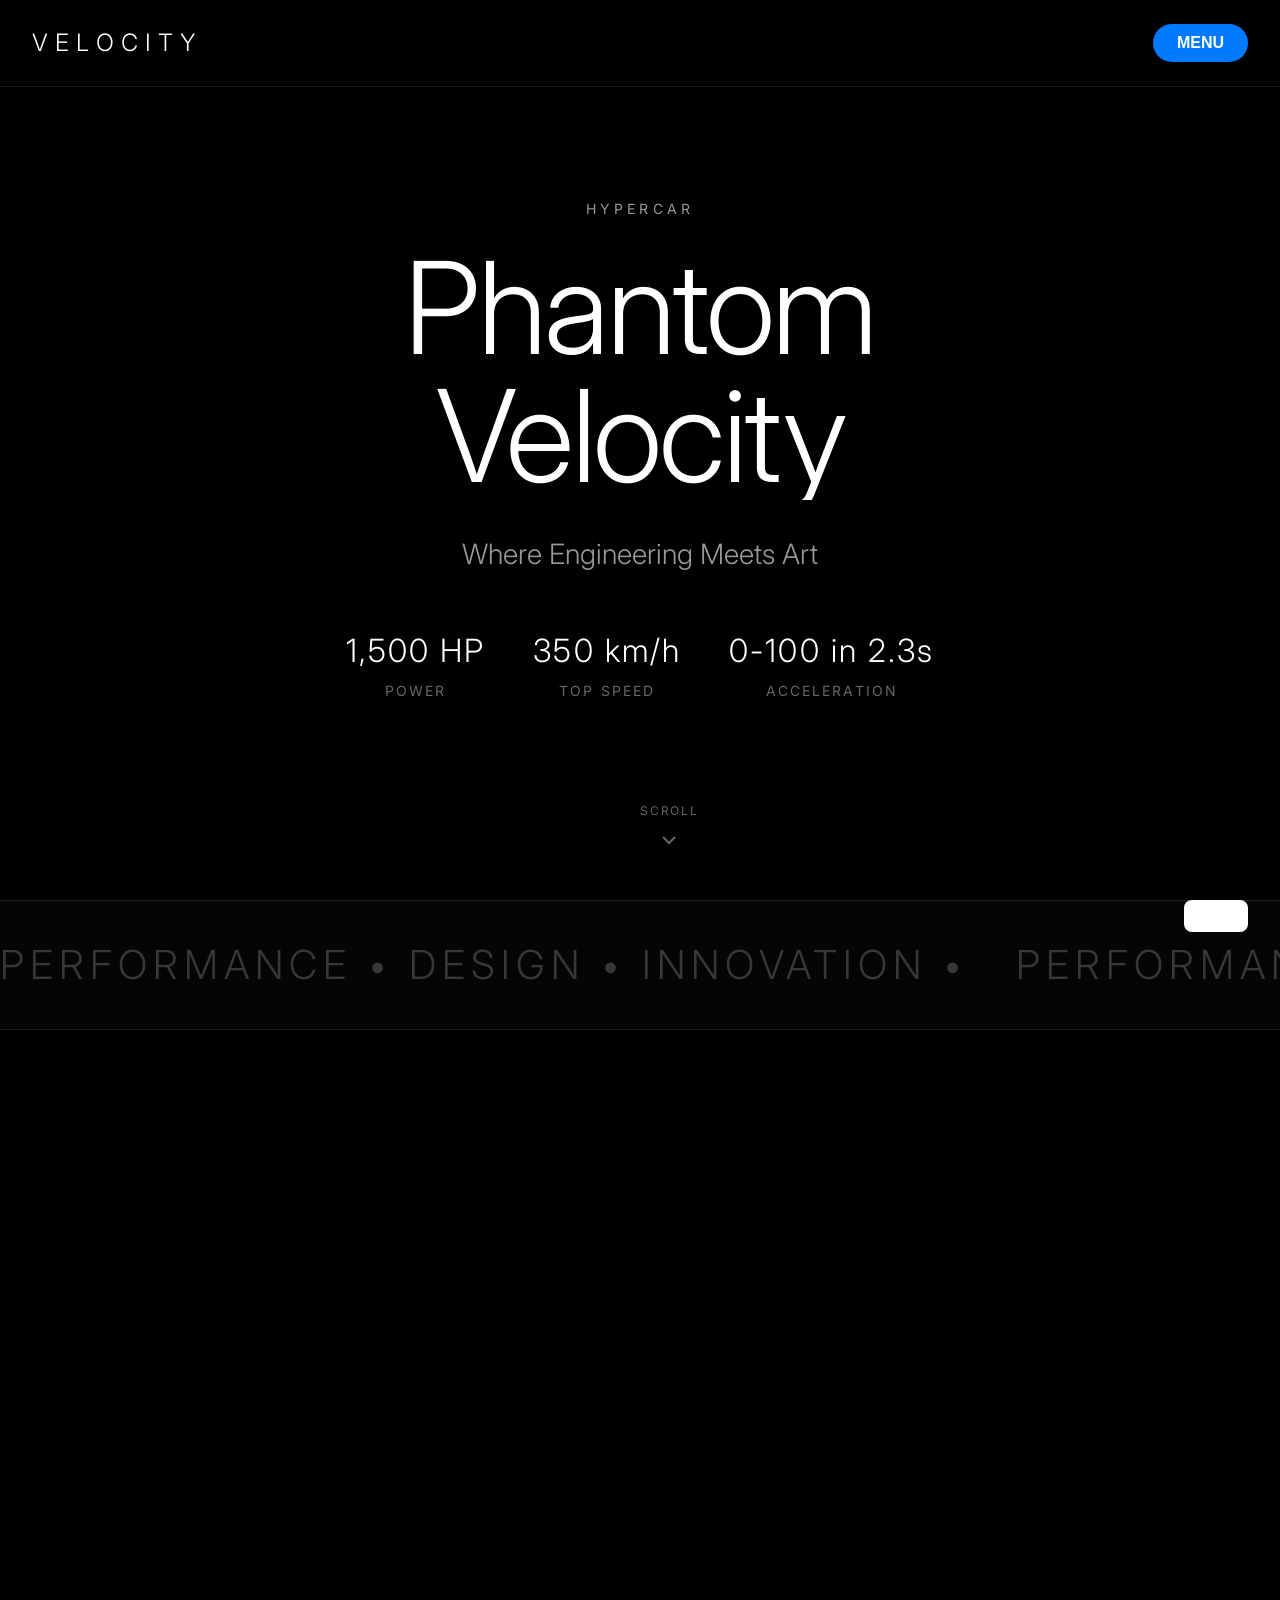
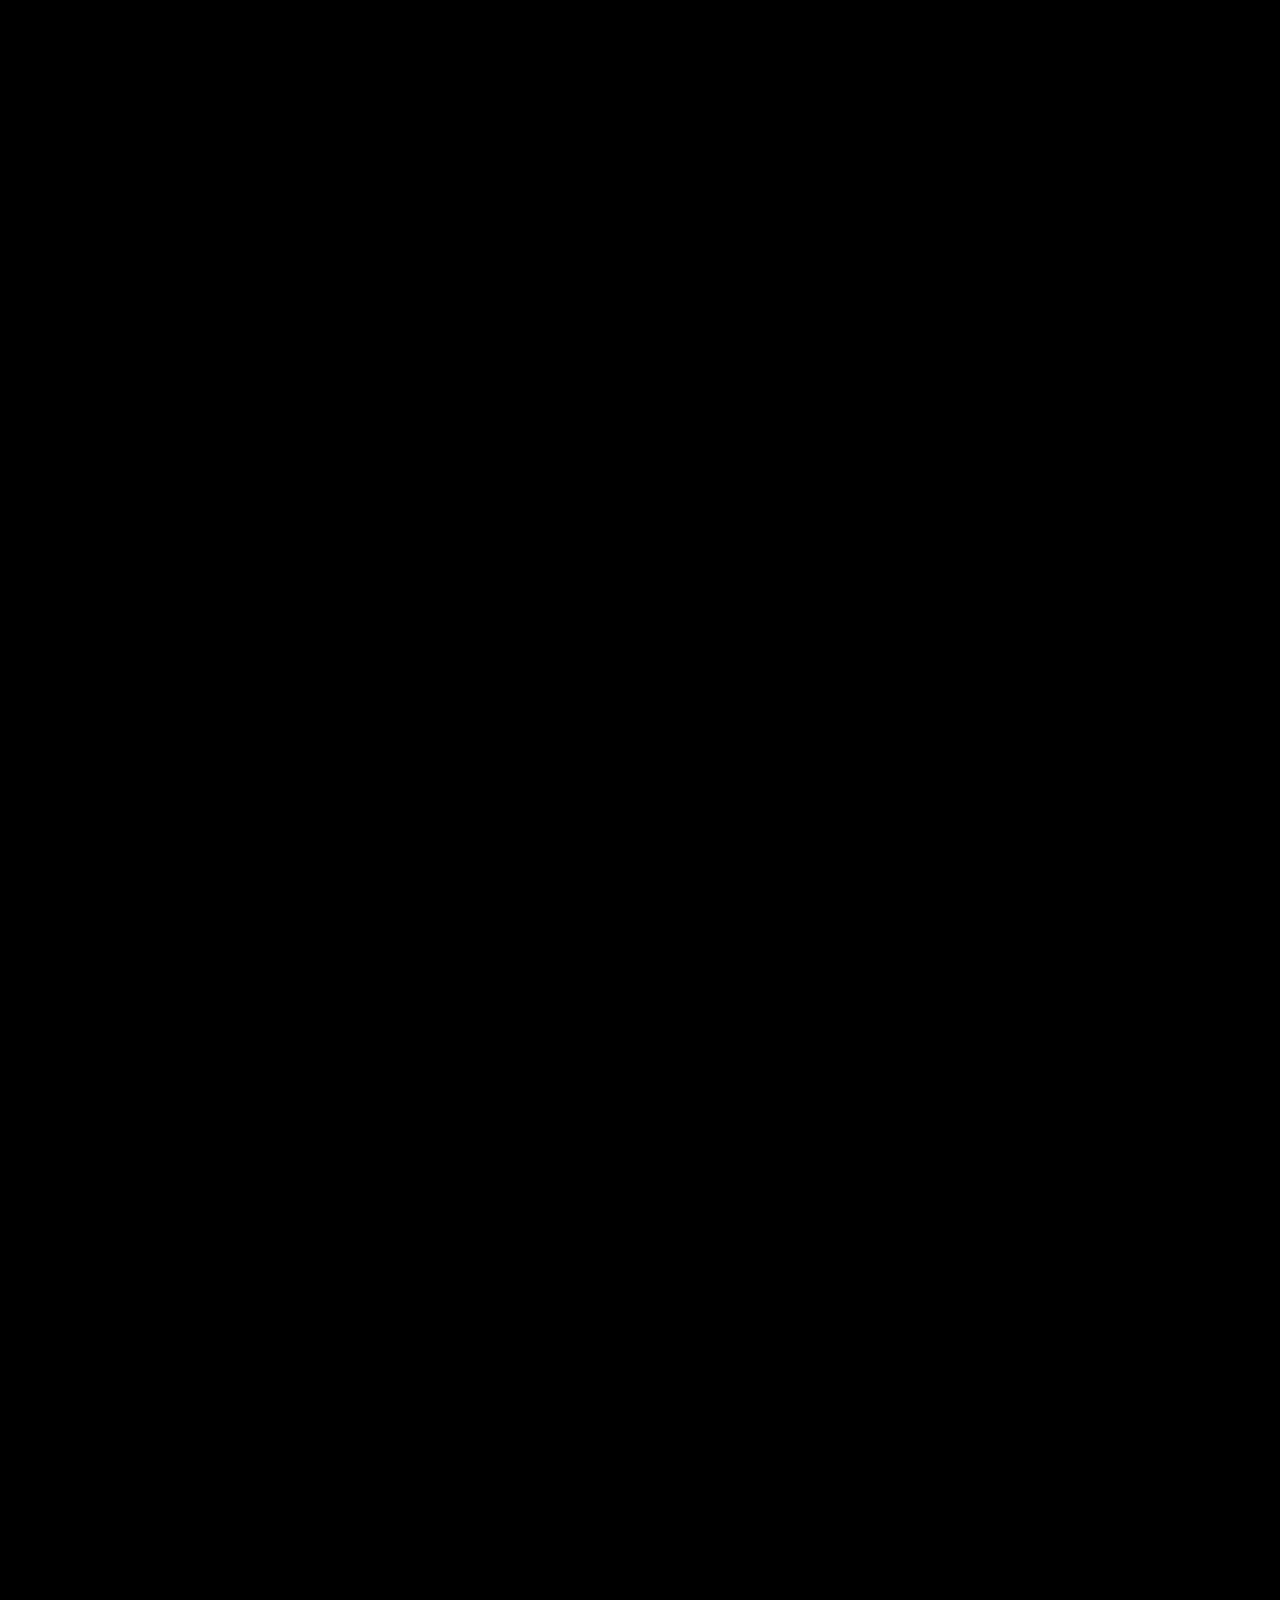
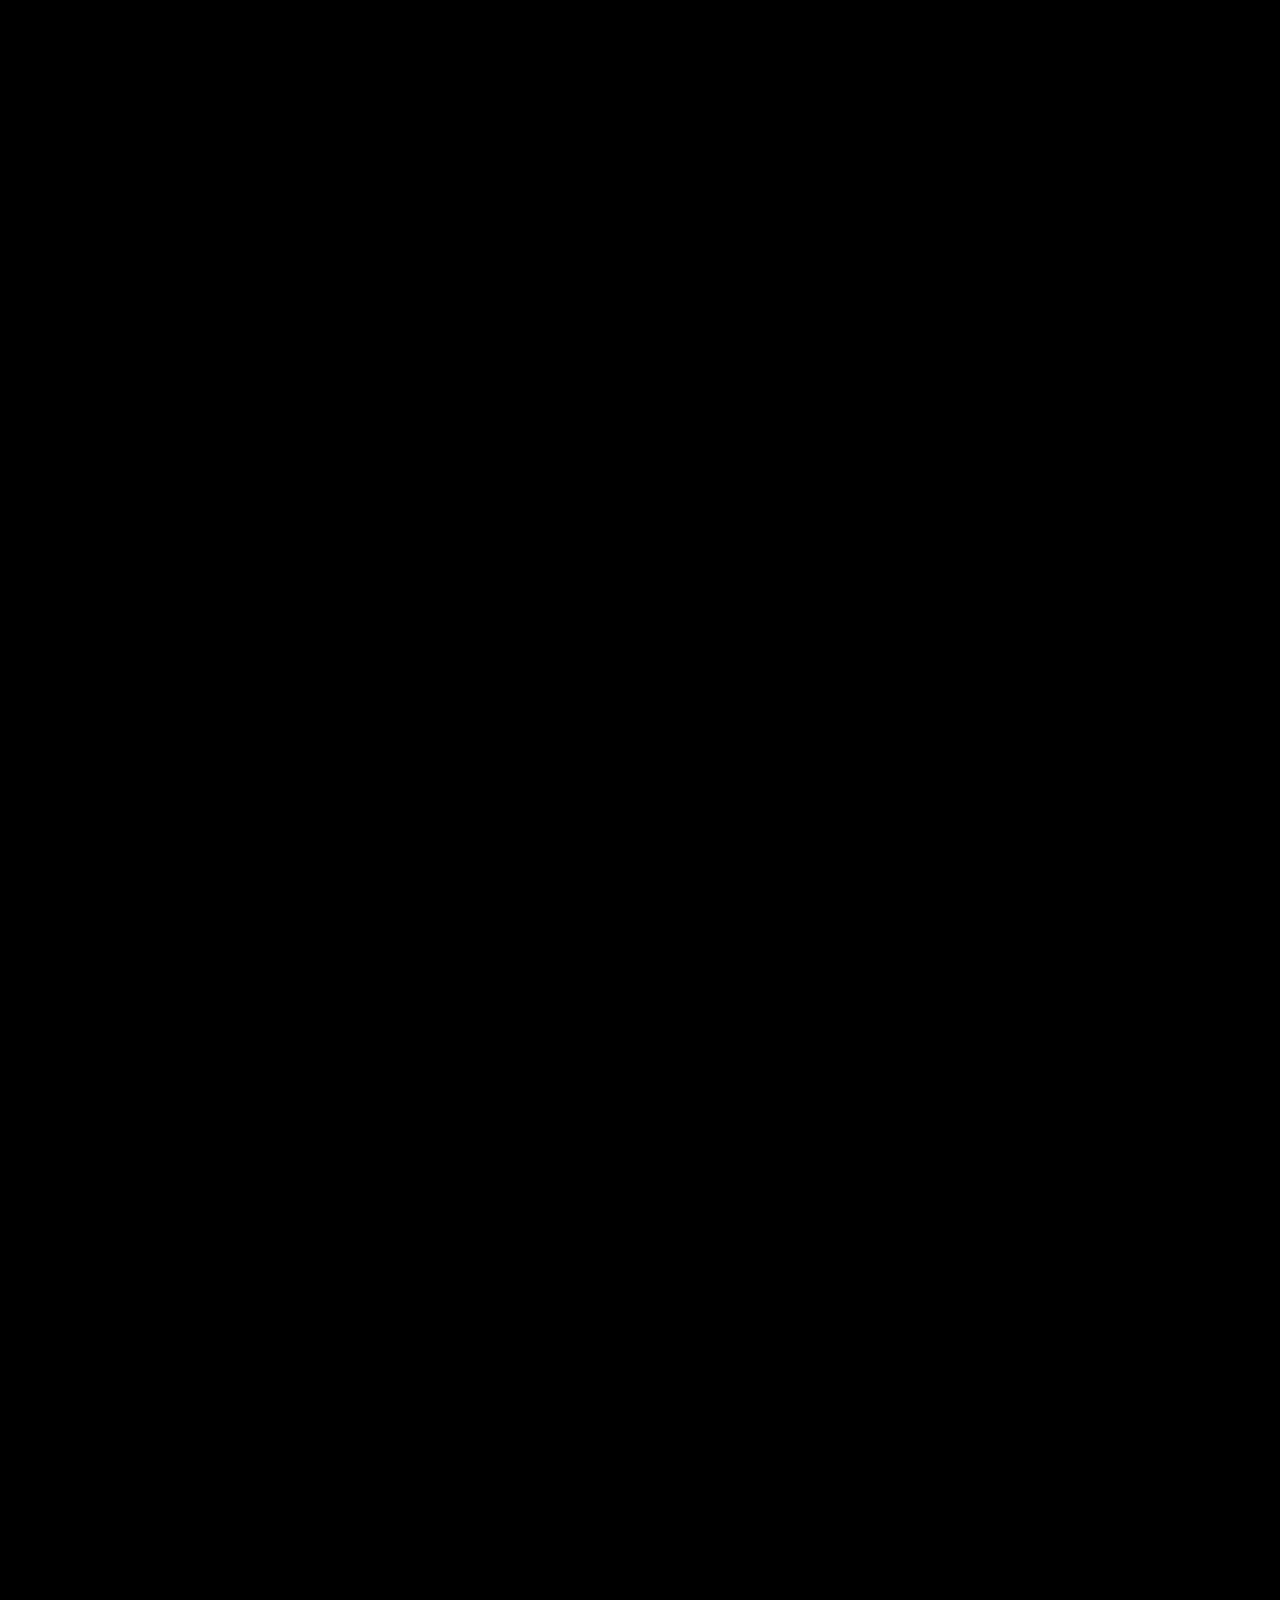
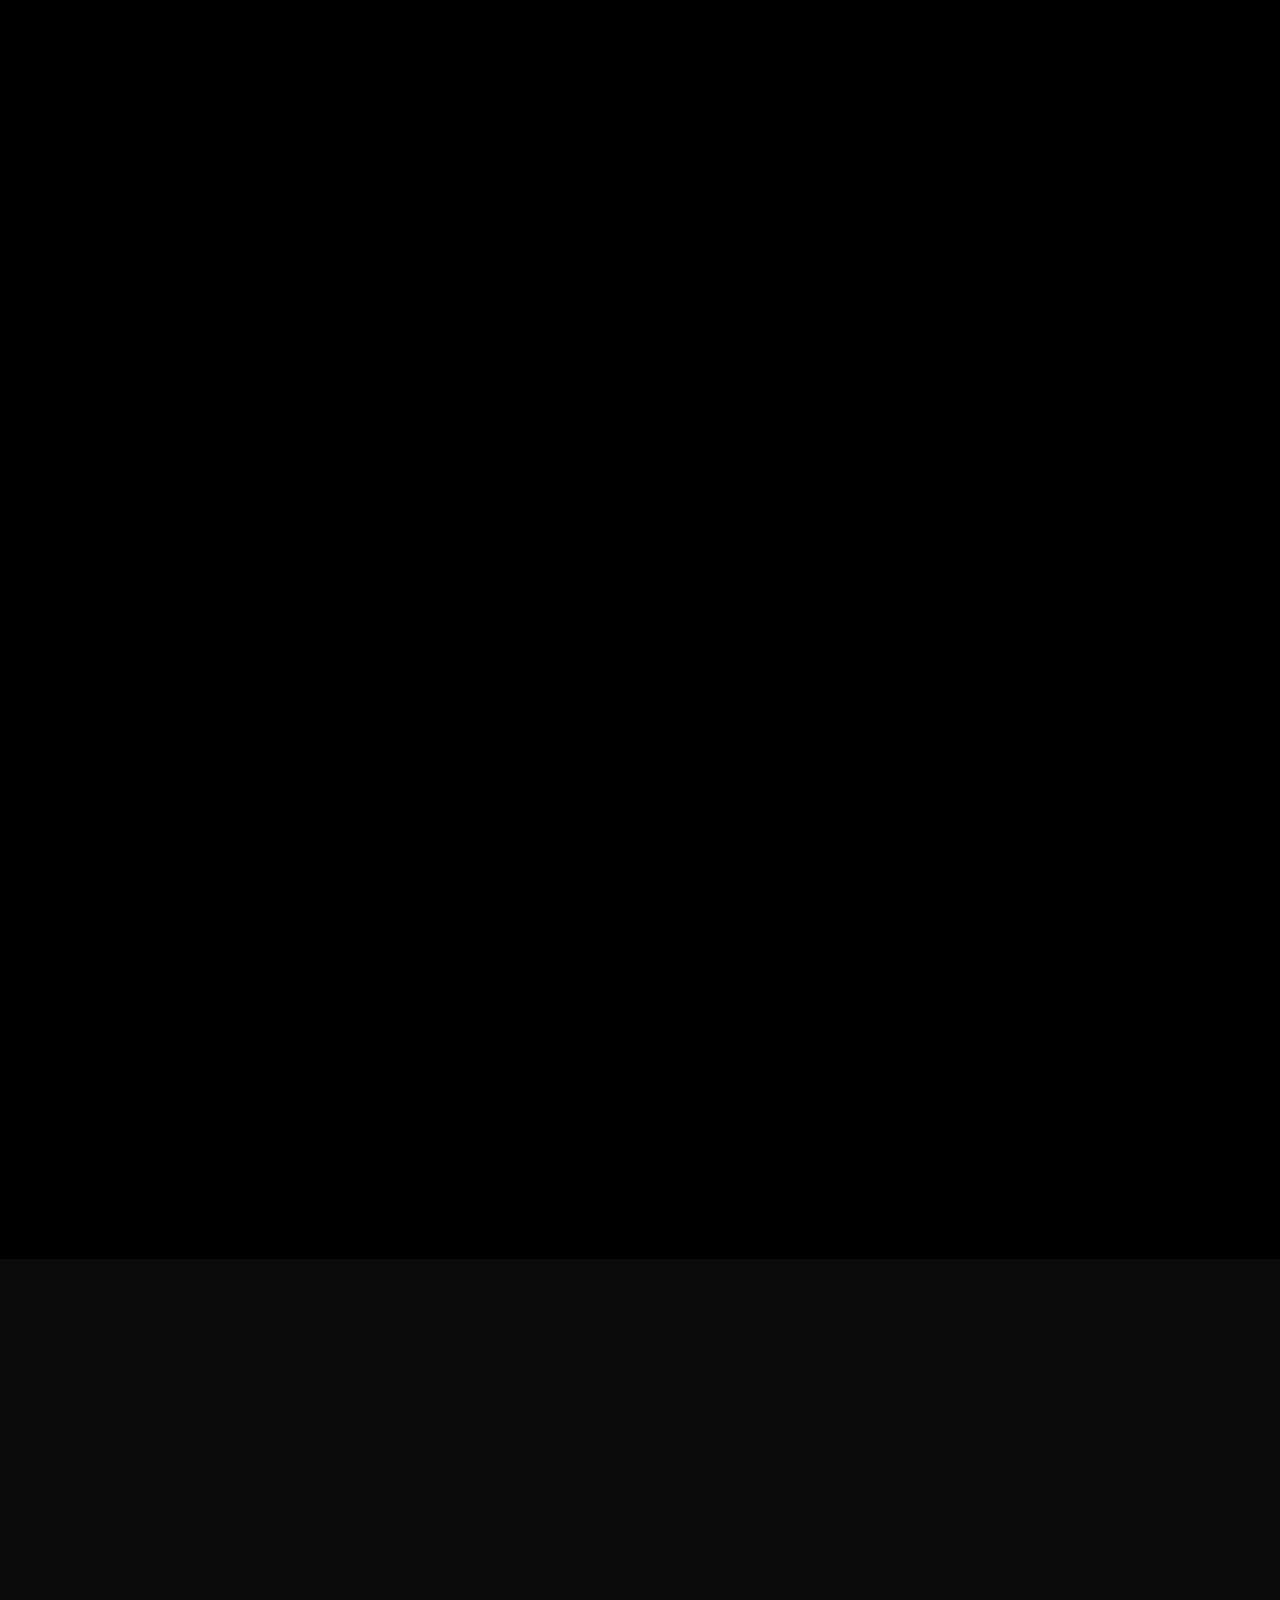
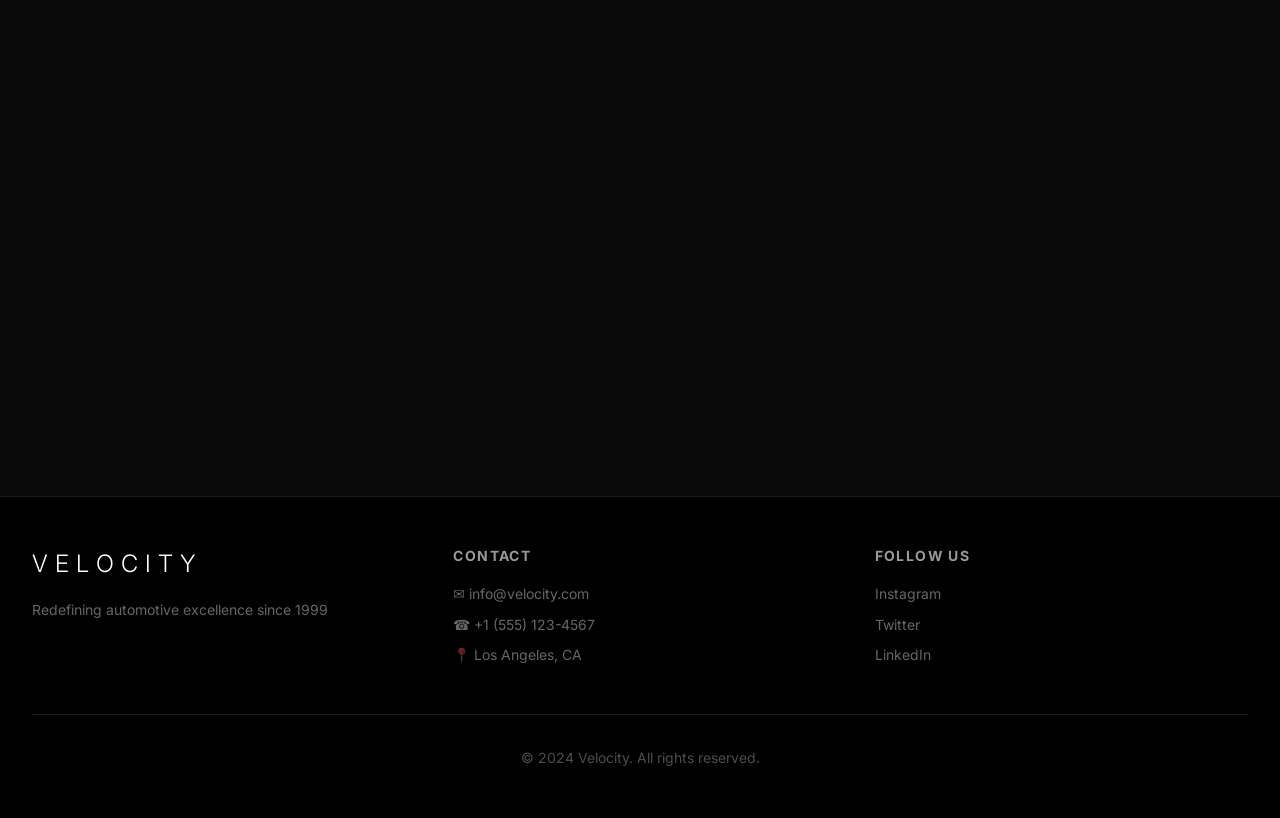
==== showcase.html @ 91580964 "Add files via upload" ====
<!DOCTYPE html>
<html lang="en">
<head>
    <meta charset="UTF-8">
    <meta name="viewport" content="width=device-width, initial-scale=1.0">
    <title>Velocity - Premium Car Showcase</title>
    <link rel="stylesheet" href="styles.css">
    <link rel="preconnect" href="https://fonts.googleapis.com">
    <link rel="preconnect" href="https://fonts.gstatic.com" crossorigin>
    <link href="https://fonts.googleapis.com/css2?family=Inter:wght@100;200;300;400;500;600;700&display=swap" rel="stylesheet">
</head>
<body>
    <!-- Loading Screen -->
    <div id="loading-screen" class="loading-screen">
        <div class="loading-content">
            <div class="loading-text">VELOCITY</div>
            <div class="loading-bar"></div>
        </div>
    </div>

    <!-- Navigation -->
    <nav class="navbar" id="navbar">
        <div class="nav-logo">VELOCITY</div>
        <div class="nav-links">
            <div class="dropdown">
            <button class="dropdown-btn">MENU</button>
            <div class="dropdown-menu">
                <ul>
                    <li><a href="#showcase">SHOWCASE</a></li>
                    <li><a href="#about">ABOUT</a></li>
                    <li><a href="#contact">CONTACT</a></li>
                    <li><a href="sign_up.html" class="sign_up">SIGN UP</a></li>
                </ul>
            </div>
        </div>
        </div>
    </nav>

    <!-- Hero Section -->
    <section class="hero" id="hero">
        <div class="hero-background"></div>
        <div class="hero-content">
            <div class="hero-category fade-in-up">HYPERCAR</div>
            <div class="hero-title">
                <h1 class="hero-title-line fade-in-up">Phantom</h1>
                <h1 class="hero-title-line fade-in-up delay-1">Velocity</h1>
            </div>
            <p class="hero-tagline fade-in-up delay-2">Where Engineering Meets Art</p>
            <div class="hero-specs fade-in-up delay-3">
                <div class="spec-item">
                    <div class="spec-value">1,500 HP</div>
                    <div class="spec-label">POWER</div>
                </div>
                <div class="spec-item">
                    <div class="spec-value">350 km/h</div>
                    <div class="spec-label">TOP SPEED</div>
                </div>
                <div class="spec-item">
                    <div class="spec-value">0-100 in 2.3s</div>
                    <div class="spec-label">ACCELERATION</div>
                </div>
            </div>
        </div>
        <div class="scroll-indicator fade-in-up delay-4">
            <span>SCROLL</span>
            <svg class="scroll-arrow" width="24" height="24" viewBox="0 0 24 24" fill="none" stroke="currentColor" stroke-width="2">
                <polyline points="6 9 12 15 18 9"></polyline>
            </svg>
        </div>
    </section>

    <!-- Editorial Marquee -->
    <div class="marquee">
        <div class="marquee-content">
            <span>PERFORMANCE • DESIGN • INNOVATION • </span>
            <span>PERFORMANCE • DESIGN • INNOVATION • </span>
            <span>PERFORMANCE • DESIGN • INNOVATION • </span>
            <span>PERFORMANCE • DESIGN • INNOVATION • </span>
        </div>
    </div>

    <!-- Car Categories Showcase -->
    <section id="showcase" class="showcase">
        <div class="container">
            <div class="section-header fade-in-scroll">
                <h2>Our Collection</h2>
                <p>Explore our curated selection of automotive excellence</p>
            </div>

            <!-- CAR 1 -->
            <div class="car-category fade-in-scroll">
                <div class="car-image">
                    <img src="/Picture/bugatti.jpg" alt="Sports Car">
                    <div class="image-overlay"></div>
                </div>
                <div class="car-text">
                    <div class="car-number">01</div>
                    <div class="car-category-label">SPORTS CARS</div>
                    <h3 class="car-title">The Apex of Engineering & Extreme Luxury</h3>
                    <p class="car-description">Quad-turbocharged W16 engine, high-downforce aerodynamics, absolute hyper-luxury.</p>
                    <div class="car-specs-list">
                        <div class="spec-bullet">• 1,500 HP</div>
                        <div class="spec-bullet">• 2.3s 0-100km/h</div>
                        <div class="spec-bullet">• Limited Edition (1 of 60 units)</div>
                    </div>
                    <button class="btn-outline">Explore Sports Cars</button>
                </div>
            </div>

            <!-- CAR 2 -->
            <div class="car-category fade-in-scroll">
                <div class="car-image order-1">
                    <img src="/Picture/porch.avif" alt="Electric Vehicle">
                    <div class="image-overlay"></div>
                </div>
                <div class="car-text order-2">
                    <div class="car-number">02</div>
                    <div class="car-category-label">SPORTS CARS</div>
                    <h3 class="car-title">The Everyday Driver's Perfection</h3>
                    <p class="car-description">Naturally aspirated 4.0L flat-6, mid-engine balance, flawless daily usability.</p>
                    <div class="car-specs-list">
                        <div class="spec-bullet">• 400 HP</div>
                        <div class="spec-bullet">• 4.0s 0-100km/h (PDK)</div>
                        <div class="spec-bullet">• Production Series</div>
                    </div>
                    <button class="btn-outline">Explore Sports Cars</button>
                </div>
            </div>

            <!-- CAR 3 -->
            <div class="car-category fade-in-scroll">
                <div class="car-image order-1">
                    <img src="/Picture/ferrari.jpg" alt="Electric Vehicle">
                    <div class="image-overlay"></div>
                </div>
                <div class="car-text order-2">
                    <div class="car-number">03</div>
                    <div class="car-category-label">SPORTS CARS</div>
                    <h3 class="car-title">The Racing Heritage & Elegant Precision</h3>
                    <p class="car-description">Twin-turbocharged mid-engine V8, advanced S-Duct aerodynamics, surgical track handling.</p>
                    <div class="car-specs-list">
                        <div class="spec-bullet">• 720 HP (720 cv / 710 bhp)</div>
                        <div class="spec-bullet">• 2.9s 0-100 km/h</div>
                        <div class="spec-bullet">• Production Series</div>
                    </div>
                    <button class="btn-outline">Explore Sports Cars</button>
                </div>
            </div>
                
            <!-- CAR 4 -->

            <div class="car-category fade-in-scroll">
                <div class="car-image order-1">
                    <img src="/Picture/lambo.jpg" alt="Electric Vehicle">
                    <div class="image-overlay"></div>
                </div>
                <div class="car-text order-2">
                    <div class="car-number">04</div>
                    <div class="car-category-label">SPORTS CARS</div>
                    <h3 class="car-title">The Raw, Aggressive Showstopper</h3>
                    <p class="car-description">Naturally aspirated V12, full carbon fiber monocoque, fighter-jet styling.</p>
                    <div class="car-specs-list">
                        <div class="spec-bullet">• 700 HP</div>
                        <div class="spec-bullet">• 2.9s 0-100km/h</div>
                        <div class="spec-bullet">• Limited Edition (1 of 20 Roadsters)</div>
                    </div>
                    <button class="btn-outline">Explore Sports Cars</button>
                </div>
            </div>

            <!-- CAR 5 -->
            <div class="car-category fade-in-scroll">
                <div class="car-image order-1">
                    <img src="/Picture/mclarem.avif" alt="Hypercar">
                    <div class="image-overlay"></div>
                </div>
                <div class="car-text order-2">
                    <div class="car-number">05</div>
                    <div class="car-category-label">SPORTS CARS</div>
                    <h3 class="car-title">The Scientific, Lightweight Track Weapon</h3>
                    <p class="car-description">Lightweight carbon chassis, adaptive suspension, driver-focused cockpit.</p>
                    <div class="car-specs-list">
                        <div class="spec-bullet">• 740 HP (750 PS)</div>
                        <div class="spec-bullet">• 2.8s 0-100 km/h</div>
                        <div class="spec-bullet">• Production Series</div>
                    </div>
                    <button class="btn-outline">Explore Sports Cars</button>
                </div>
            </div>
        </div>
    </section>

    <!-- Philosophy Section -->
    <section class="philosophy">
        <div class="container">
            <div class="section-header fade-in-scroll">
                <h2>Our Philosophy</h2>
            </div>
            <div class="manifesto-grid">
                <div class="manifesto-card fade-in-scroll">
                    <div class="manifesto-number">01</div>
                    <h3>Performance First</h3>
                    <p>Every gram of weight saved, every aerodynamic curve, and every engineering decision is made with one goal: delivering a pure, unfiltered track experience.</p>
                </div>
                <div class="manifesto-card fade-in-scroll">
                    <div class="manifesto-number">02</div>
                    <h3>Design Excellence</h3>
                    <p>Form strictly follows function. Every vent, scoop, and active wing serves a scientific aerodynamic purpose while shaping an iconic, aggressive silhouette.</p>
                </div>
                <div class="manifesto-card fade-in-scroll">
                    <div class="manifesto-number">03</div>
                    <h3>Innovation DNA</h3>
                    <p>We don't follow trends. We pioneering carbon fiber technology, push the limits of active hydraulics, and turn motorsport engineering into an absolute obsession.</p>
                </div>
            </div>
        </div>
    </section>

    <!-- About Section -->
    <section id="about" class="about">
        <div class="container">
            <div class="about-grid">
                <div class="about-text fade-in-scroll">
                    <h2>Crafting Excellence</h2>
                    <p>For over two decades, we've been at the forefront of automotive innovation. Our passion for perfection drives every design decision, every engineering choice, every detail.</p>
                    <p>From the drawing board to the open road, we create machines that don't just move—they inspire. Welcome to the future of automotive excellence.</p>
                    <div class="stats">
                        <div class="stat-item">
                            <div class="stat-value">200+</div>
                            <div class="stat-label">AWARDS WON</div>
                        </div>
                        <div class="stat-item">
                            <div class="stat-value">50K+</div>
                            <div class="stat-label">CARS DELIVERED</div>
                        </div>
                        <div class="stat-item">
                            <div class="stat-value">25+</div>
                            <div class="stat-label">YEARS LEGACY</div>
                        </div>
                    </div>
                </div>
                <div class="about-image fade-in-scroll">
                    <img src="https://images.unsplash.com/photo-1492144534655-ae79c964c9d7?w=800&q=80" alt="About Velocity">
                    <div class="image-overlay"></div>
                </div>
            </div>
        </div>
    </section>

    <!-- Contact Section -->
    <section id="contact" class="contact">
        <div class="container">
            <div class="contact-content">
                <div class="section-header fade-in-scroll">
                    <h2>Get in Touch</h2>
                    <p>Let's discuss your automotive dreams</p>
                </div>
                <form id="contact-form" class="contact-form fade-in-scroll">
                    <div class="form-row">
                        <div class="form-group">
                            <label>NAME</label>
                            <input type="text" name="name" placeholder="John Doe" required>
                        </div>
                        <div class="form-group">
                            <label>EMAIL</label>
                            <input type="email" name="email" placeholder="john@example.com" required>
                        </div>
                    </div>
                    <div class="form-group">
                        <label>MESSAGE</label>
                        <textarea name="message" rows="6" placeholder="Tell us about your vision..." required></textarea>
                    </div>
                    <button type="submit" class="btn-primary">SEND MESSAGE</button>
                </form>
            </div>
        </div>
    </section>

    <!-- Footer -->
    <footer class="footer">
        <div class="container">
            <div class="footer-grid">
                <div class="footer-col">
                    <div class="footer-logo">VELOCITY</div>
                    <p>Redefining automotive excellence since 1999</p>
                </div>
                <div class="footer-col">
                    <h3>CONTACT</h3>
                    <div class="footer-contact">
                        <div>✉ info@velocity.com</div>
                        <div>☎ +1 (555) 123-4567</div>
                        <div>📍 Los Angeles, CA</div>
                    </div>
                </div>
                <div class="footer-col">
                    <h3>FOLLOW US</h3>
                    <div class="footer-social">
                        <a href="#">Instagram</a>
                        <a href="#">Twitter</a>
                        <a href="#">LinkedIn</a>
                    </div>
                </div>
            </div>
            <div class="footer-bottom">
                © 2024 Velocity. All rights reserved.
            </div>
        </div>
    </footer>

    <!-- Toast Notification -->
    <div id="toast" class="toast"></div>

    <script src="script.js"></script>
</body>
</html>
---- styles.css ----
/* ===================================
   RESET & BASE STYLES
   =================================== */
* {
    margin: 0; /* remove default browser margin */
    padding: 0; /* remove default browser padding */
    box-sizing: border-box; /* include padding and border in total width/height */
}

:root {
    --bg-black: #000000;
    --bg-dark: #0a0a0a;
    --bg-darker: #050505;
    --text-white: #ffffff;
    --text-gray: rgba(255, 255, 255, 0.6);
    --text-light: rgba(255, 255, 255, 0.4);
    --border-color: rgba(255, 255, 255, 0.1);
    --transition: all 0.3s ease;
}

html {
    scroll-behavior: smooth; /* smooth scrolling for anchor links */
    overflow-x: hidden; /* prevent horizontal scrolling */
}

body {
    font-family: 'Inter', -apple-system, BlinkMacSystemFont, 'Segoe UI', sans-serif; /* set the main page font stack */
    background: var(--bg-black); /* set background color or image */
    color: var(--text-white); /* set text color */
    line-height: 1.6; /* control spacing between lines of text */
    overflow-x: hidden; /* prevent horizontal scrolling */
    -webkit-font-smoothing: antialiased; /* smooth font rendering on WebKit */
    -moz-osx-font-smoothing: grayscale; /* smooth font rendering on Firefox/macOS */
}

/* Custom Scrollbar */
::-webkit-scrollbar {
    width: 8px; /* set element width */
}

::-webkit-scrollbar-track {
    background: var(--bg-black); /* set background color or image */
}

::-webkit-scrollbar-thumb {
    background: rgba(255, 255, 255, 0.2); /* set background color or image */
    border-radius: 4px; /* round corners */
}

::-webkit-scrollbar-thumb:hover {
    background: rgba(255, 255, 255, 0.3); /* set background color or image */
}

::selection {
    background: rgba(255, 255, 255, 0.2); /* set background color or image */
    color: white; /* set text color */
}

/* Container */
.container {
    max-width: 1400px; /* limit element width */
    margin: 0 auto; /* remove default browser margin */
    padding: 0 2rem; /* remove default browser padding */
}

/* ===================================
   LOADING SCREEN
   =================================== */
.loading-screen {
    position: fixed; /* set how the element is positioned */
    inset: 0; /* set top/right/bottom/left in one property */
    z-index: 9999; /* stack element above others */
    background: var(--bg-black); /* set background color or image */
    display: flex; /* choose layout mode for this element */
    align-items: center; /* align child elements vertically in flex/grid */
    justify-content: center; /* distribute child elements along main axis */
    transition: opacity 0.5s ease; /* smoothly animate property changes */
}

.loading-screen.hidden {
    opacity: 0; /* set transparency level */
    pointer-events: none; /* enable or disable pointer interaction */
}

.loading-content {
    text-align: center; /* align text horizontally */
}

.loading-text {
    font-size: 4rem; /* set text size */
    font-weight: 300; /* set text thickness */
    letter-spacing: 0.3em; /* adjust spacing between letters */
    margin-bottom: 1rem;
    animation: pulse 1.5s infinite; /* apply animation to this element */
}

.loading-bar {
    height: 2px; /* set element height */
    background: rgba(255, 255, 255, 0.3); /* set background color or image */
    animation: loading 1.5s ease-in-out; /* apply animation to this element */
}

@keyframes pulse {
    0%, 100% { transform: scale(1); }
    50% { transform: scale(1.1); }
}

@keyframes loading {
    0% { width: 0; }
    100% { width: 100%; }
}

/* ===================================
   NAVIGATION
   =================================== */
.navbar {
    position: fixed; /* set how the element is positioned */
    top: 0;
    left: 0;
    right: 0;
    z-index: 1000; /* stack element above others */
    padding: 1.5rem 2rem; /* remove default browser padding */
    display: flex; /* choose layout mode for this element */
    justify-content: space-between; /* distribute child elements along main axis */
    align-items: center; /* align child elements vertically in flex/grid */
    backdrop-filter: blur(12px); /* blur background behind element */
    background: rgba(0, 0, 0, 0.3); /* set background color or image */
    border-bottom: 1px solid var(--border-color); /* set bottom border */
    opacity: 0; /* set transparency level */
    transform: translateY(-100%); /* apply movement or scaling */
    animation: slideDown 0.8s ease forwards; /* apply animation to this element */
    animation-delay: 2s; /* delay animation start */
}

.nav-logo {
    font-size: 1.5rem; /* set text size */
    font-weight: 300; /* set text thickness */
    letter-spacing: 0.3em; /* adjust spacing between letters */
}

.nav-links {
    display: flex; /* choose layout mode for this element */
    gap: 2rem; /* set spacing between flex/grid items */
}

.nav-links a {
    color: var(--text-white); /* set text color */
    text-decoration: none; /* style underline or decoration */
    font-size: 0.875rem; /* set text size */
    letter-spacing: 0.15em; /* adjust spacing between letters */
    transition: var(--transition); /* smoothly animate property changes */
}

.nav-links a.logout-link:hover {
    color: red; /* set text color */
}

.nav-links a:hover {
    color: var(--text-gray); /* set text color */

}

/* Active / current navigation link */
.nav-links a.active {
    color: #068fff; /* set text color */
    text-shadow: 0 0 10px rgba(6, 143, 255, 0.25);
    position: relative; /* set how the element is positioned */
}

/* Removed active underline */
.nav-links a.active::after {
    content: none;
}

.nav-links a.logout-link:hover {
    color: red !important; /* set text color */
}

@keyframes slideDown {
    to {
        opacity: 1; /* set transparency level */
        transform: translateY(0); /* apply movement or scaling */
    }
}

/* ===================================
   HERO SECTION
   =================================== */
.hero {
    position: relative; /* set how the element is positioned */
    height: 100vh; /* set element height */
    display: flex; /* choose layout mode for this element */
    align-items: center; /* align child elements vertically in flex/grid */
    justify-content: center; /* distribute child elements along main axis */
    overflow: hidden; /* handle overflowing content */
}

.hero-background {
    position: absolute; /* set how the element is positioned */
    inset: 0; /* set top/right/bottom/left in one property */
    background-image: url('https://images.unsplash.com/photo-1503376780353-7e6692767b70?w=1920&q=80'); /* set background image */
    background-size: cover; /* control background image sizing */
    background-position: center; /* position background image */
    z-index: 0; /* stack element above others */
}

.hero-background::after {
    content: ''; /* generate text for pseudo-elements */
    position: absolute; /* set how the element is positioned */
    inset: 0; /* set top/right/bottom/left in one property */
    background: linear-gradient(to bottom, rgba(0,0,0,0.7), rgba(0,0,0,0.5), rgba(0,0,0,1)); /* set background color or image */
}

.hero-content {
    position: relative; /* set how the element is positioned */
    z-index: 10; /* stack element above others */
    text-align: center; /* align text horizontally */
    padding: 0 1rem; /* remove default browser padding */
}

.hero-category {
    font-size: 0.875rem; /* set text size */
    letter-spacing: 0.3em; /* adjust spacing between letters */
    margin-bottom: 1.5rem;
    color: var(--text-gray); /* set text color */
}

.hero-title {
    margin-bottom: 2rem;
}

.hero-title-line {
    font-size: clamp(4rem, 10vw, 8rem); /* set text size */
    font-weight: 300; /* set text thickness */
    line-height: 1; /* control spacing between lines of text */
    letter-spacing: -0.02em; /* adjust spacing between letters */
    overflow: hidden; /* handle overflowing content */
}

.hero-tagline {
    font-size: clamp(1.25rem, 3vw, 1.75rem); /* set text size */
    font-weight: 300; /* set text thickness */
    margin-bottom: 3rem;
    color: var(--text-gray); /* set text color */
    max-width: 800px; /* limit element width */
    margin-left: auto;
    margin-right: auto;
}

.hero-specs {
    display: flex; /* choose layout mode for this element */
    gap: 3rem; /* set spacing between flex/grid items */
    justify-content: center; /* distribute child elements along main axis */
    font-size: 0.875rem; /* set text size */
    letter-spacing: 0.15em; /* adjust spacing between letters */
}

.spec-item {
    text-align: center; /* align text horizontally */
}

.spec-value {
    font-size: 2rem; /* set text size */
    font-weight: 300; /* set text thickness */
    margin-bottom: 0.25rem;
}

.spec-label {
    color: var(--text-light); /* set text color */
}

.scroll-indicator {
    position: absolute; /* set how the element is positioned */
    bottom: 3rem;
    left: 50%;
    transform: translateX(-50%); /* apply movement or scaling */
    display: flex; /* choose layout mode for this element */
    flex-direction: column; /* set direction of flex items */
    align-items: center; /* align child elements vertically in flex/grid */
    gap: 0.5rem; /* set spacing between flex/grid items */
    color: var(--text-light); /* set text color */
    font-size: 0.75rem; /* set text size */
    letter-spacing: 0.15em; /* adjust spacing between letters */
}

.scroll-arrow {
    animation: bounce 1.5s infinite; /* apply animation to this element */
}

@keyframes bounce {
    0%, 100% { transform: translateY(0); }
    50% { transform: translateY(10px); }
}

/* Fade In Animations */
.fade-in-up {
    opacity: 0; /* set transparency level */
    animation: fadeInUp 0.8s ease forwards; /* apply animation to this element */
}

.fade-in-up.delay-1 {
    animation-delay: 0.2s; /* delay animation start */
}

.fade-in-up.delay-2 {
    animation-delay: 0.4s; /* delay animation start */
}

.fade-in-up.delay-3 {
    animation-delay: 0.6s; /* delay animation start */
}

.fade-in-up.delay-4 {
    animation-delay: 0.8s; /* delay animation start */
}

@keyframes fadeInUp {
    from {
        opacity: 0; /* set transparency level */
        transform: translateY(30px); /* apply movement or scaling */
    }
    to {
        opacity: 1; /* set transparency level */
        transform: translateY(0); /* apply movement or scaling */
    }
}

/* ===================================
   MARQUEE
   =================================== */
.marquee {
    position: relative; /* set how the element is positioned */
    overflow: hidden; /* handle overflowing content */
    padding: 2rem 0; /* remove default browser padding */
    border-top: 1px solid var(--border-color); /* set top border */
    border-bottom: 1px solid var(--border-color); /* set bottom border */
    background: rgba(255, 255, 255, 0.02); /* set background color or image */
}

.marquee-content {
    display: flex; /* choose layout mode for this element */
    gap: 3rem; /* set spacing between flex/grid items */
    white-space: nowrap; /* control text wrapping */
    font-size: 2.5rem; /* set text size */
    font-weight: 300; /* set text thickness */
    letter-spacing: 0.15em; /* adjust spacing between letters */
    color: rgba(255, 255, 255, 0.2); /* set text color */
    animation: marquee 20s linear infinite; /* apply animation to this element */
}
.marquee-content:hover {
    animation-play-state: paused; /* pause animation on hover */
    color: rgb(255, 255, 255); /* set text color */
}

@keyframes marquee {
    0% { transform: translateX(0); }
    100% { transform: translateX(-50%); }
}

/* ===================================
   SHOWCASE SECTION
   =================================== */
.showcase {
    padding: 8rem 0; /* remove default browser padding */
}

.section-header {
    text-align: center; /* align text horizontally */
    margin-bottom: 5rem;
}

.section-header h2 {
    font-size: clamp(3rem, 7vw, 5rem); /* set text size */
    font-weight: 300; /* set text thickness */
    line-height: 1.1; /* control spacing between lines of text */
    letter-spacing: -0.02em; /* adjust spacing between letters */
    margin-bottom: 1.5rem;
}

.section-header p {
    font-size: 1.25rem; /* set text size */
    color: var(--text-gray); /* set text color */
    max-width: 800px; /* limit element width */
    margin: 0 auto; /* remove default browser margin */
}

.car-category {
    display: grid; /* choose layout mode for this element */
    grid-template-columns: 1fr 1fr; /* define grid column sizes */
    gap: 3rem; /* set spacing between flex/grid items */
    margin-bottom: 8rem;
    align-items: center; /* align child elements vertically in flex/grid */
    opacity: 0; /* set transparency level */
    transform: translateY(50px); /* apply movement or scaling */
    transition: opacity 0.8s ease, transform 0.8s ease; /* smoothly animate property changes */
}

.car-category.visible {
    opacity: 1; /* set transparency level */
    transform: translateY(0); /* apply movement or scaling */
}

.car-number {
    font-size: 6rem; /* set text size */
    font-weight: 300; /* set text thickness */
    color: rgba(255, 255, 255, 0.1); /* set text color */
    margin-bottom: 1rem;
}

.car-category-label {
    font-size: 0.875rem; /* set text size */
    letter-spacing: 0.15em; /* adjust spacing between letters */
    color: var(--text-light); /* set text color */
    margin-bottom: 0.5rem;
}

.car-title {
    font-size: clamp(2rem, 4vw, 3rem); /* set text size */
    font-weight: 300; /* set text thickness */
    line-height: 1.1; /* control spacing between lines of text */
    letter-spacing: -0.02em; /* adjust spacing between letters */
    margin-bottom: 1.5rem;
}

.car-description {
    font-size: 1.125rem; /* set text size */
    color: var(--text-gray); /* set text color */
    line-height: 1.7; /* control spacing between lines of text */
    margin-bottom: 2rem;
}

.car-specs-list {
    display: flex; /* choose layout mode for this element */
    gap: 1.5rem; /* set spacing between flex/grid items */
    margin-bottom: 2rem;
}

.spec-bullet {
    font-size: 0.875rem; /* set text size */
}

.car-image {
    position: relative; /* set how the element is positioned */
    border-radius: 0.5rem; /* round corners */
    overflow: hidden; /* handle overflowing content */
}

.car-image img {
    width: 100%; /* set element width */
    height: 500px; /* set element height */
    object-fit: cover; /* control how media fills its box */
    transition: transform 0.6s ease; /* smoothly animate property changes */
}

.car-image:hover img {
    transform: scale(1.05); /* apply movement or scaling */
}

.image-overlay {
    position: absolute; /* set how the element is positioned */
    inset: 0; /* set top/right/bottom/left in one property */
    background: linear-gradient(to top, rgba(0,0,0,0.6), transparent); /* set background color or image */
}

.btn-outline {
    padding: 0.75rem 2rem; /* remove default browser padding */
    background: transparent; /* set background color or image */
    border: 1px solid var(--border-color); /* set border style and width */
    color: var(--text-white); /* set text color */
    font-size: 0.875rem; /* set text size */
    letter-spacing: 0.1em; /* adjust spacing between letters */
    cursor: pointer; /* change mouse cursor type */
    transition: var(--transition); /* smoothly animate property changes */
}

.btn-outline:hover {
    background: var(--text-white); /* set background color or image */
    color: var(--bg-black); /* set text color */
}

/* Alternate layout for even items */
.car-category:nth-child(even) .car-image {
    order: -1; /* change flex/grid item order */
}

/* ===================================
   PHILOSOPHY SECTION
   =================================== */
.philosophy {
    padding: 100px 0;
    background: #000000;
    width: 100%;
}
.manifesto-grid {
    display: grid;
    grid-template-columns: repeat(auto-fit, minmax(300px, 1fr));
    gap: 30px;
    padding: 0 20px;
}
.manifesto-card {
    background: rgba(15, 23, 42, 0.6);
    border: 1px solid rgba(255, 255, 255, 0.05);
    padding: 40px;
    border-radius: 20px;
    transition: transform 0.3s ease, border-color 0.3s ease, box-shadow 0.3s ease;
}
.manifesto-card:hover {
    transform: translateY(-5px);
    border-color: rgba(56, 189, 248, 0.3);
    box-shadow: 0 20px 50px rgba(56, 189, 248, 0.12);
}
.manifesto-number {
    font-size: 14px;
    font-weight: 700;
    color: #38bdf8;
    margin-bottom: 20px;
    letter-spacing: 1px;
}

.manifesto-card h3 {
    font-size: 20px;
    color: #ffffff;
    margin-bottom: 15px;
    font-weight: 600;
}
.manifesto-card p {
    color: #8ba1c0;
    font-size: 14px;
    line-height: 1.6;
}

/* ===================================
   ABOUT SECTION
   =================================== */
.about {
    padding: 8rem 0; /* remove default browser padding */
}

.about-grid {
    display: grid; /* choose layout mode for this element */
    grid-template-columns: 1fr 1fr; /* define grid column sizes */
    gap: 4rem; /* set spacing between flex/grid items */
    align-items: center; /* align child elements vertically in flex/grid */
}

.about-text h2 {
    font-size: clamp(3rem, 5vw, 4rem); /* set text size */
    font-weight: 300; /* set text thickness */
    line-height: 1.1; /* control spacing between lines of text */
    letter-spacing: -0.02em; /* adjust spacing between letters */
    margin-bottom: 1.5rem;
}

.about-text p {
    font-size: 1.125rem; /* set text size */
    color: var(--text-gray); /* set text color */
    line-height: 1.7; /* control spacing between lines of text */
    margin-bottom: 1.5rem;
}

.stats {
    display: flex; /* choose layout mode for this element */
    gap: 2rem; /* set spacing between flex/grid items */
    margin-top: 2rem;
}

.stat-item {
    text-align: left; /* align text horizontally */
}

.stat-value {
    font-size: 2.5rem; /* set text size */
    font-weight: 300; /* set text thickness */
    margin-bottom: 0.5rem;
}

.stat-label {
    font-size: 0.875rem; /* set text size */
    color: var(--text-light); /* set text color */
    letter-spacing: 0.1em; /* adjust spacing between letters */
}

.about-image {
    position: relative; /* set how the element is positioned */
    border-radius: 0.5rem; /* round corners */
    overflow: hidden; /* handle overflowing content */
}

.about-image img {
    width: 100%; /* set element width */
    height: 600px; /* set element height */
    object-fit: cover; /* control how media fills its box */
}

/* ===================================
   CONTACT SECTION
   =================================== */
.contact {
    padding: 8rem 0; /* remove default browser padding */
    background: #0a0a0a; /* set background color or image */
}

.contact-content {
    max-width: 1000px; /* limit element width */
    margin: 0 auto; /* remove default browser margin */
}

.contact-form {
    margin-top: 4rem;
}

.form-row {
    display: grid; /* choose layout mode for this element */
    grid-template-columns: 1fr 1fr; /* define grid column sizes */
    gap: 1.5rem; /* set spacing between flex/grid items */
    margin-bottom: 1.5rem;
}

.form-group {
    display: flex; /* choose layout mode for this element */
    flex-direction: column; /* set direction of flex items */
}

.form-group label {
    font-size: 0.875rem; /* set text size */
    letter-spacing: 0.1em; /* adjust spacing between letters */
    color: var(--text-gray); /* set text color */
    margin-bottom: 0.5rem;
}

.form-group input,
.form-group textarea {
    padding: 1rem; /* remove default browser padding */
    background: rgba(255, 255, 255, 0.05); /* set background color or image */
    border: 1px solid var(--border-color); /* set border style and width */
    border-radius: 0.25rem; /* round corners */
    color: var(--text-white); /* set text color */
    font-family: inherit; /* set the main page font stack */
    font-size: 1rem; /* set text size */
    transition: border-color 0.3s ease; /* smoothly animate property changes */
}

.form-group input:focus,
.form-group textarea:focus {
    outline: none; /* outline style for focus */
    border-color: rgba(255, 255, 255, 0.3); /* set border color */
}

.form-group textarea {
    resize: none; /* allow or prevent resizing */
}

.btn-primary {
    width: 100%; /* set element width */
    padding: 1.5rem; /* remove default browser padding */
    background: var(--text-white); /* set background color or image */
    color: var(--bg-black); /* set text color */
    border: none; /* set border style and width */
    font-size: 0.875rem; /* set text size */
    letter-spacing: 0.15em; /* adjust spacing between letters */
    cursor: pointer; /* change mouse cursor type */
    transition: var(--transition); /* smoothly animate property changes */
}

.btn-primary:hover {
    background: rgba(255, 255, 255, 0.9); /* set background color or image */
}

/* ===================================
   FOOTER
   =================================== */
.footer {
    border-top: 1px solid var(--border-color); /* set top border */
    padding: 3rem 0; /* remove default browser padding */
}

.footer-grid {
    display: grid; /* choose layout mode for this element */
    grid-template-columns: repeat(3, 1fr); /* define grid column sizes */
    gap: 3rem; /* set spacing between flex/grid items */
    margin-bottom: 3rem;
}

.footer-logo {
    font-size: 1.5rem; /* set text size */
    font-weight: 300; /* set text thickness */
    letter-spacing: 0.3em; /* adjust spacing between letters */
    margin-bottom: 1rem;
}

.footer-col p {
    color: var(--text-light); /* set text color */
    font-size: 0.875rem; /* set text size */
}

.footer-col h3 {
    font-size: 0.875rem; /* set text size */
    letter-spacing: 0.1em; /* adjust spacing between letters */
    color: var(--text-gray); /* set text color */
    margin-bottom: 1rem;
}

.footer-contact,
.footer-social {
    display: flex; /* choose layout mode for this element */
    flex-direction: column; /* set direction of flex items */
    gap: 0.5rem; /* set spacing between flex/grid items */
    font-size: 0.875rem; /* set text size */
    color: var(--text-light); /* set text color */
}

.footer-social a {
    color: var(--text-light); /* set text color */
    text-decoration: none; /* style underline or decoration */
    transition: color 0.3s ease; /* smoothly animate property changes */
}

.footer-social a:hover {
    color: var(--text-white); /* set text color */
}

.footer-bottom {
    text-align: center; /* align text horizontally */
    font-size: 0.875rem; /* set text size */
    color: rgba(255, 255, 255, 0.3); /* set text color */
    padding-top: 2rem;
    border-top: 1px solid var(--border-color); /* set top border */
}

/* ===================================
   TOAST NOTIFICATION
   =================================== */
.toast {
    position: fixed; /* set how the element is positioned */
    bottom: 2rem;
    right: 2rem;
    padding: 1rem 2rem; /* remove default browser padding */
    background: var(--text-white); /* set background color or image */
    color: var(--bg-black); /* set text color */
    border-radius: 0.5rem; /* round corners */
    font-size: 0.875rem; /* set text size */
    transform: translateY(200%); /* apply movement or scaling */
    transition: transform 0.3s ease; /* smoothly animate property changes */
    z-index: 10000; /* stack element above others */
}

.toast.show {
    transform: translateY(0); /* apply movement or scaling */
}

/* ===================================
   SCROLL ANIMATIONS
   =================================== */
.fade-in-scroll {
    opacity: 0; /* set transparency level */
    transform: translateY(50px); /* apply movement or scaling */
    transition: opacity 0.8s ease, transform 0.8s ease; /* smoothly animate property changes */
}

.fade-in-scroll.visible {
    opacity: 1; /* set transparency level */
    transform: translateY(0); /* apply movement or scaling */
}

/* ===================================
   RESPONSIVE
   =================================== */
@media (max-width: 768px) {
    .nav-links {
        gap: 1rem; /* set spacing between flex/grid items */
    }
    
    .nav-links a {
        font-size: 0.75rem; /* set text size */
    }
    
    .hero-specs {
        flex-direction: column; /* set direction of flex items */
        gap: 1.5rem; /* set spacing between flex/grid items */
    }
    
    .car-category,
    .about-grid {
        grid-template-columns: 1fr; /* define grid column sizes */
        gap: 2rem; /* set spacing between flex/grid items */
    }
    
    .car-category:nth-child(even) .car-image {
        order: 0; /* change flex/grid item order */
    }
    
    .manifesto-grid {
        grid-template-columns: 1fr; /* define grid column sizes */
    }
    
    .form-row {
        grid-template-columns: 1fr; /* define grid column sizes */
    }
    
    .footer-grid {
        grid-template-columns: 1fr; /* define grid column sizes */
    }
    
    .stats {
        flex-direction: column; /* set direction of flex items */
    }
    
    .car-image img,
    .about-image img {
        height: 400px; /* set element height */
    }
}

@media (max-width: 480px) {
    .container {
        padding: 0 1rem; /* remove default browser padding */
    }
    
    .loading-text {
        font-size: 2.5rem; /* set text size */
    }
    
    .navbar {
        padding: 1rem; /* remove default browser padding */
    }
    
    .hero-specs .spec-value {
        font-size: 1.5rem; /* set text size */
    }
    
    .car-number {
        font-size: 4rem; /* set text size */
    }
}
.dropdown {
    position: relative;
    display: inline-block;
}

.dropdown-btn {
    background-color: #007bff;
    color: #fff;
    padding: 10px 24px;
    font-size: 16px;
    font-weight: bold;
    border: none;
    cursor: pointer;
    border-radius: 24px;
    transition: all 0.3s ease;
}

.dropdown-btn:hover,
.dropdown-btn:active {
    background: #38bdf8;
    color: #0f172a;
    box-shadow: 0 0 15px rgba(56, 189, 248, 0.5);
}

/* Ensure the container stays hidden by default */
.dropdown-menu {
    display: none; 
    position: absolute;
    top: 100%;
    right: 0;
    min-width: 220px;
    backdrop-filter: blur(5px);
    border: 1px solid rgba(255, 255, 255, 0.2);
    border-radius: 22px;
    padding: 15px;
    z-index: 10000; /* Extremely high z-index stops it from clipping behind images */
    margin-top: 10px;
}

/* This is the missing link! It forces the layout to display when clicked */
.dropdown.open .dropdown-menu {
    display: block !important;
}


.dropdown-menu ul {
    list-style: none;
    padding: 0;
    margin: 0;
    display: flex;
    flex-direction: column;
    gap: 8px;
}

.dropdown-menu a {
    display: block;
    padding: 10px 16px;
    color: #e2e8f0;
    text-decoration: none;
    border-radius: 12px;
    font-size: 14px;
    font-weight: 500;
    transition: all 0.3s ease;
}

.dropdown-menu a:hover,
.dropdown-menu a.active {
    background: #38bdf8;
    color: #0f172a;
    box-shadow: 0 0 15px rgba(56, 189, 248, 0.3);
}

.dropdown-menu a.sign_up {
    background-color: #007bff;
    color: white;
    text-align: center;
    font-weight: bold;
}

.dropdown-menu a.sign_up:hover {
    background-color: #0056b3;
}
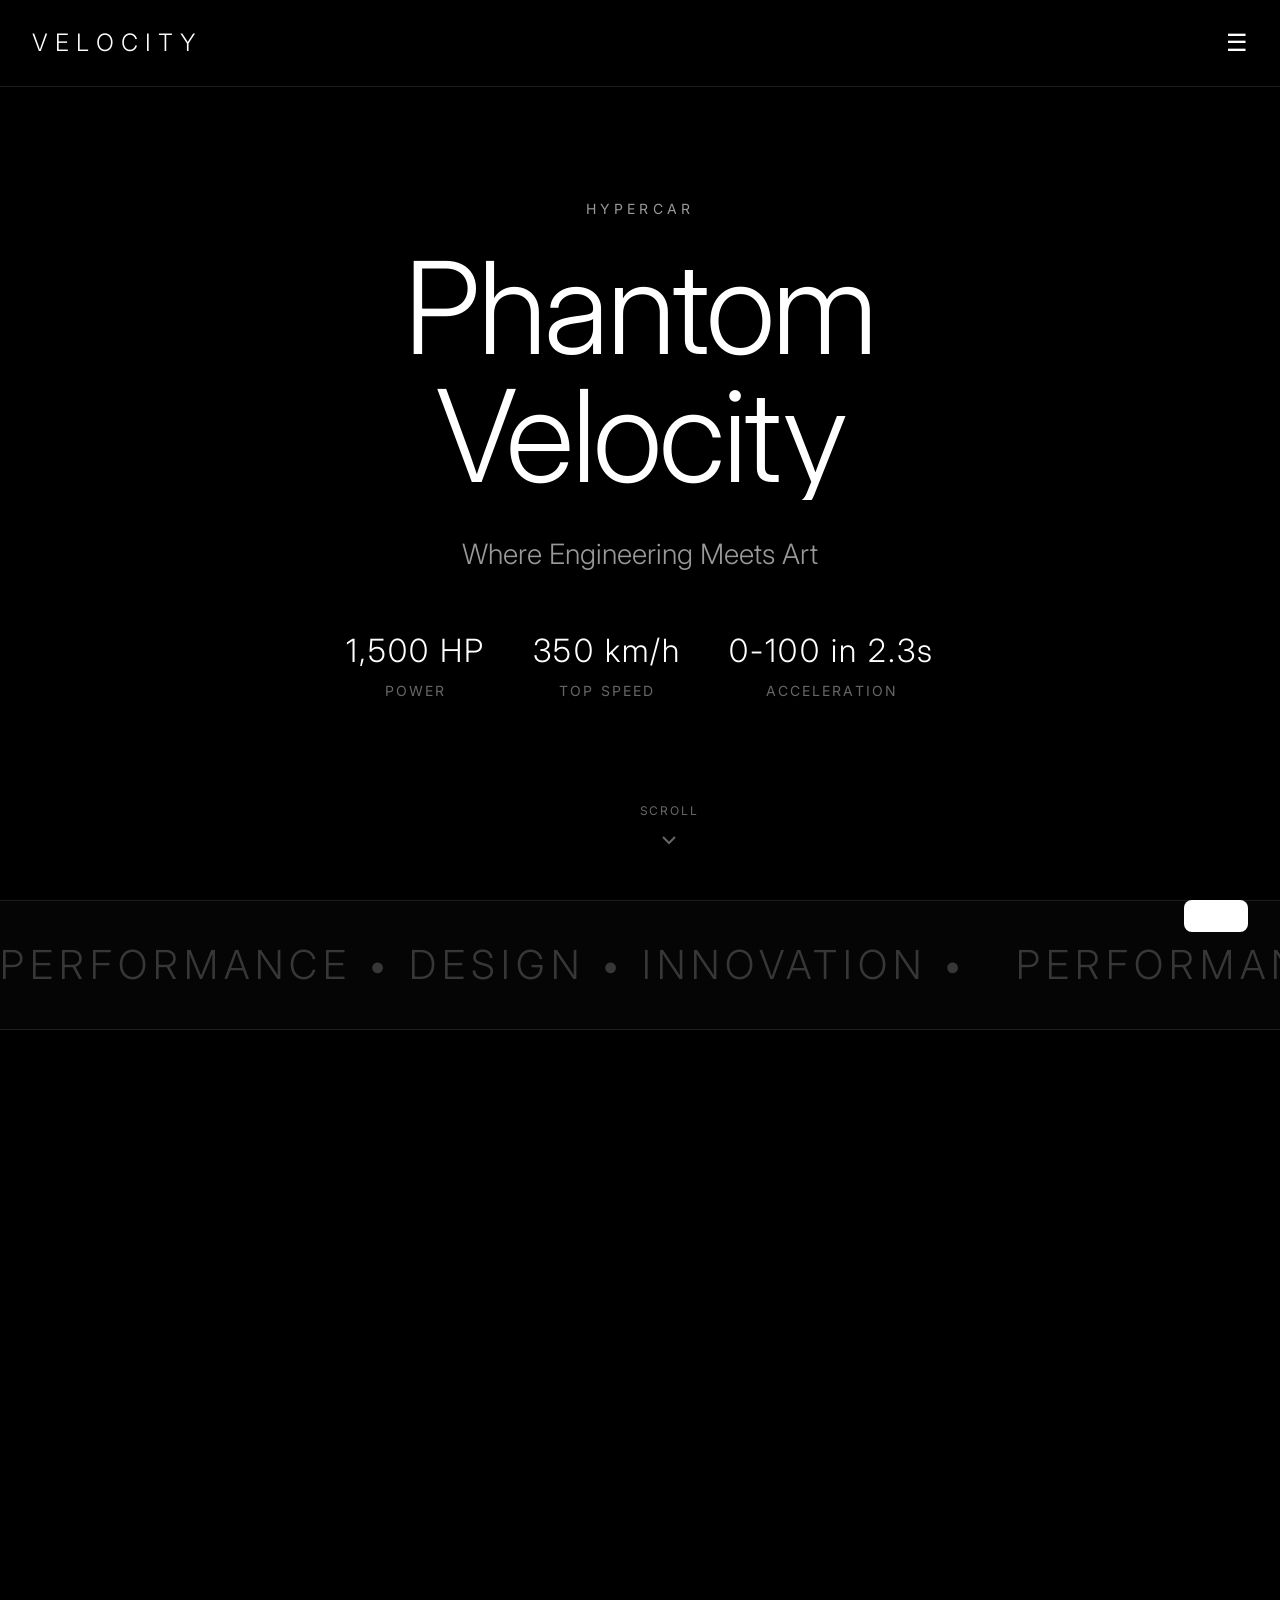
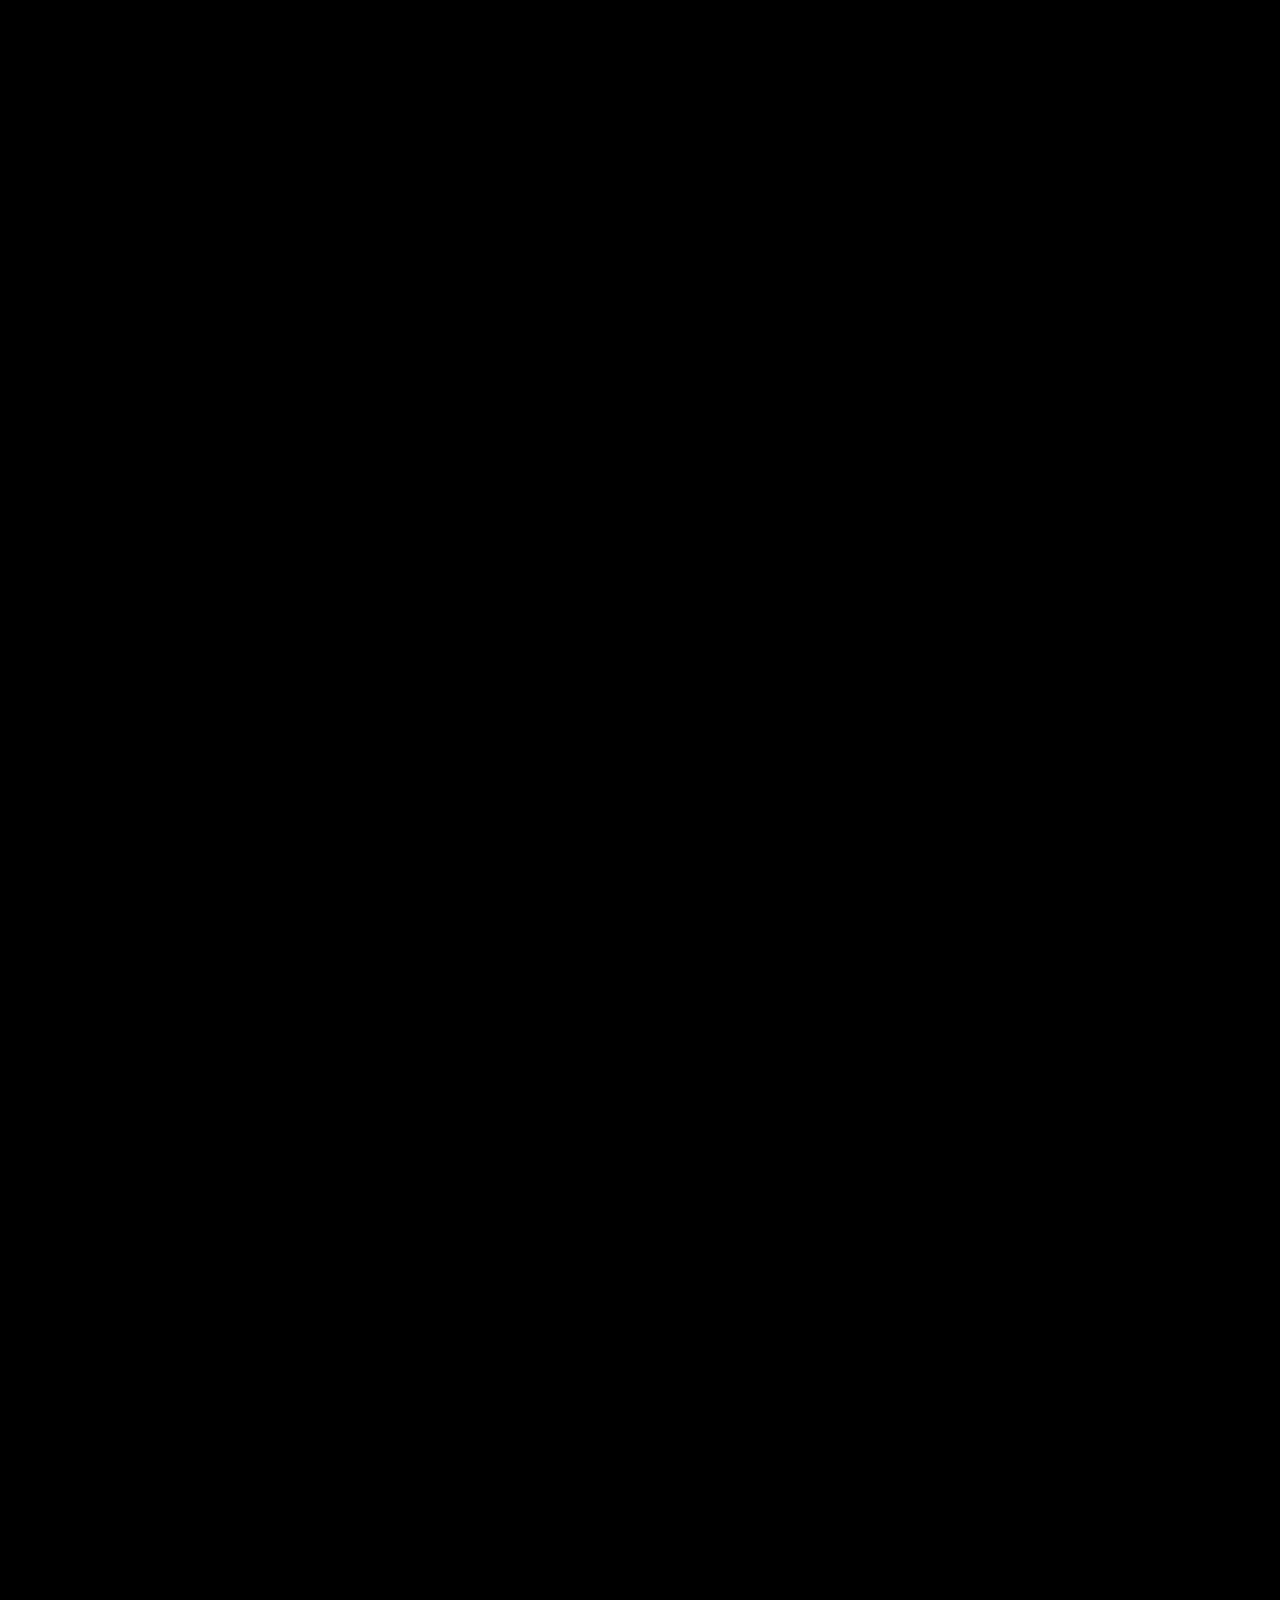
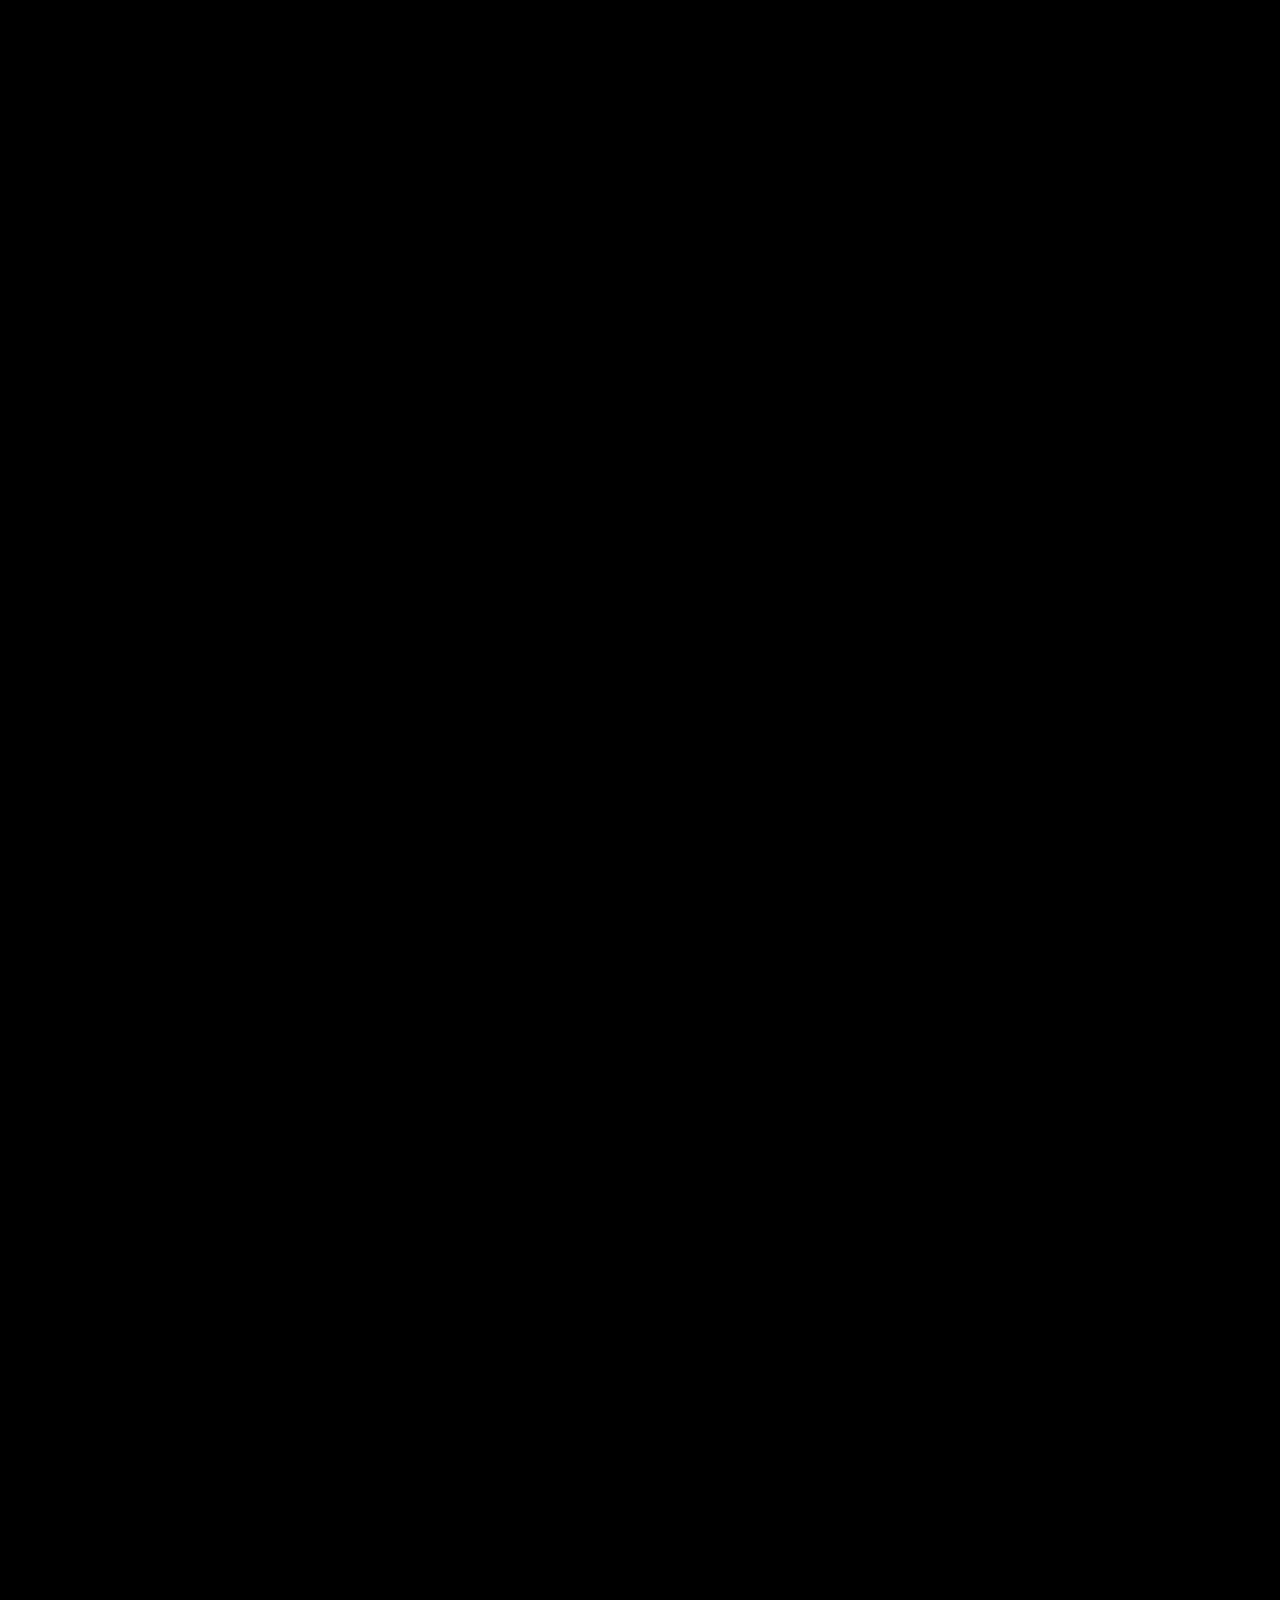
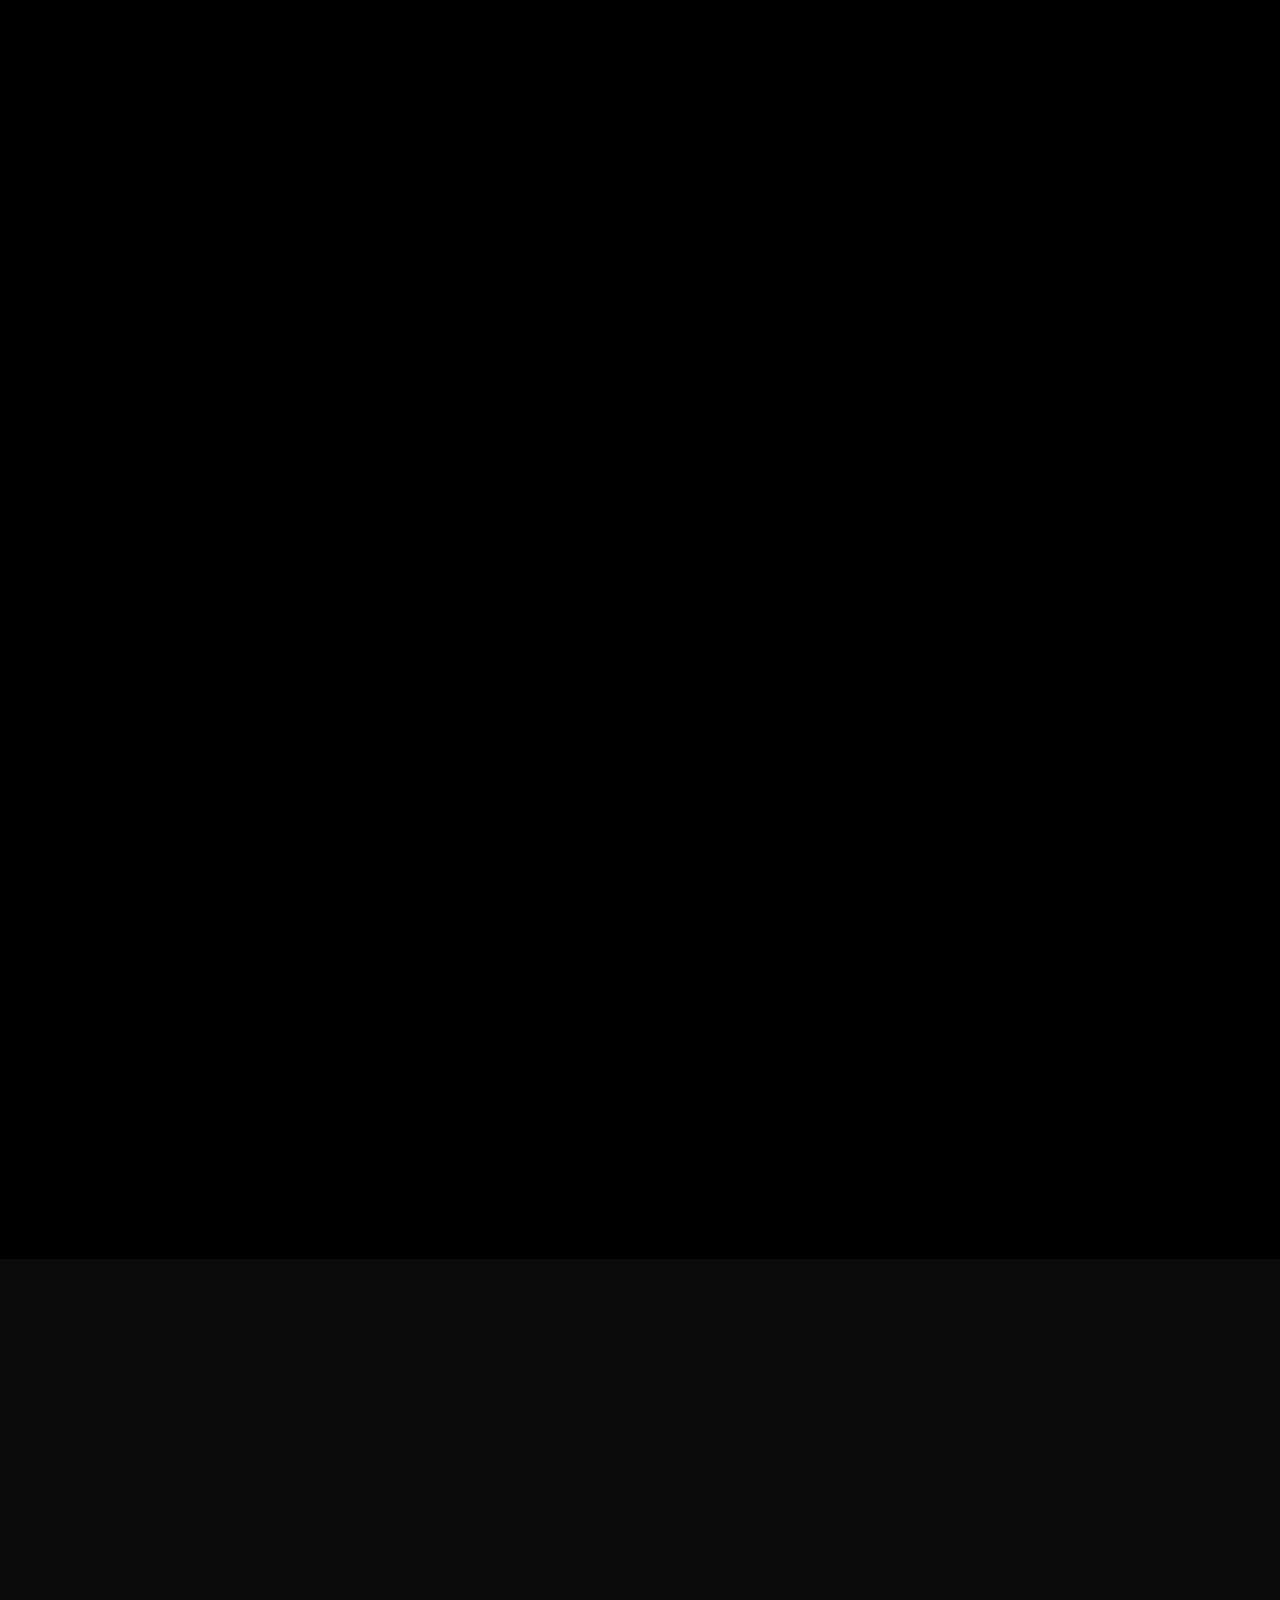
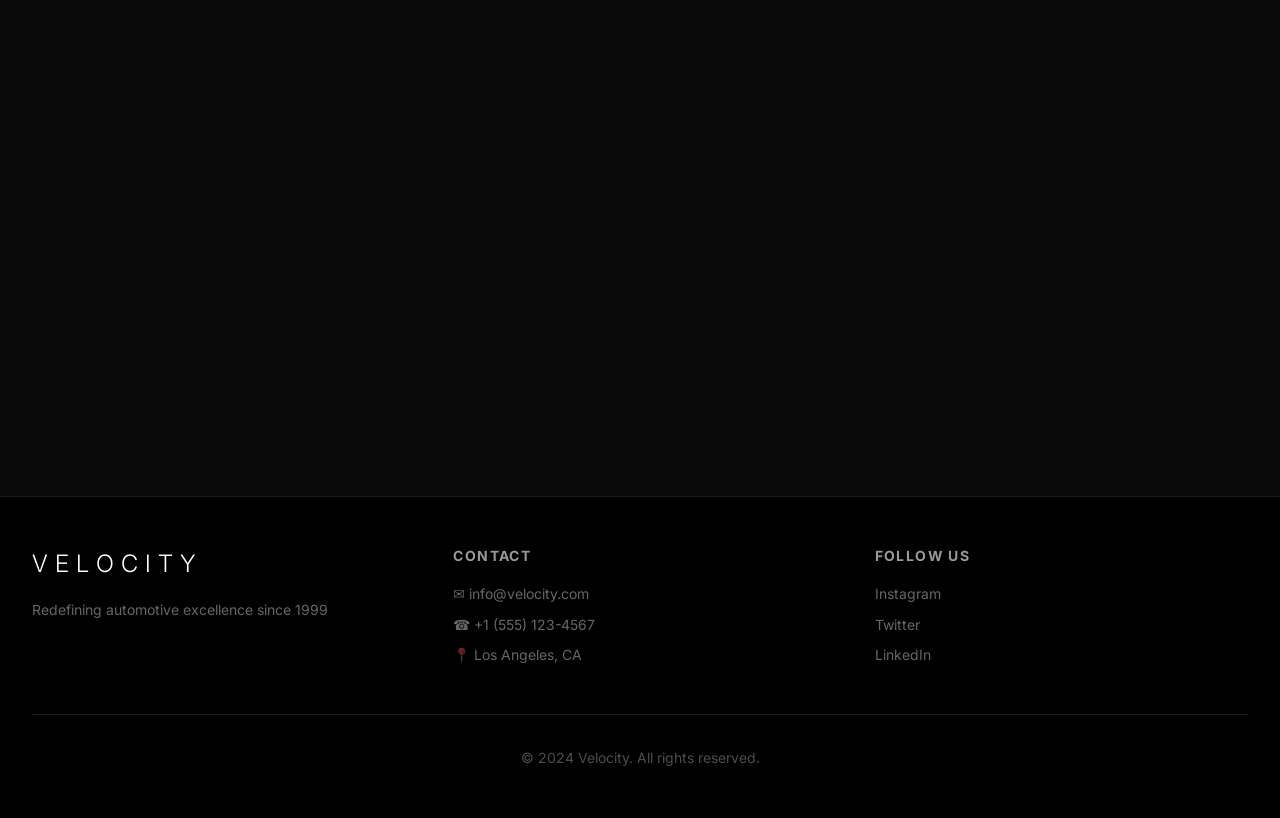
==== commit c0e0344c: "Update showcase.html" ====
--- a/showcase.html
+++ b/showcase.html
@@ -90,7 +90,7 @@
             <!-- CAR 1 -->
             <div class="car-category fade-in-scroll">
                 <div class="car-image">
-                    <img src="/Picture/bugatti.jpg" alt="Sports Car">
+                    <img src="./Picture/bugatti.jpg" alt="Sports Car">
                     <div class="image-overlay"></div>
                 </div>
                 <div class="car-text">
@@ -110,7 +110,7 @@
             <!-- CAR 2 -->
             <div class="car-category fade-in-scroll">
                 <div class="car-image order-1">
-                    <img src="/Picture/porch.avif" alt="Electric Vehicle">
+                    <img src="Picture/porch.avif" alt="Electric Vehicle">
                     <div class="image-overlay"></div>
                 </div>
                 <div class="car-text order-2">
@@ -130,7 +130,7 @@
             <!-- CAR 3 -->
             <div class="car-category fade-in-scroll">
                 <div class="car-image order-1">
-                    <img src="/Picture/ferrari.jpg" alt="Electric Vehicle">
+                    <img src="Picture/ferrari.jpg" alt="Electric Vehicle">
                     <div class="image-overlay"></div>
                 </div>
                 <div class="car-text order-2">
@@ -151,7 +151,7 @@
 
             <div class="car-category fade-in-scroll">
                 <div class="car-image order-1">
-                    <img src="/Picture/lambo.jpg" alt="Electric Vehicle">
+                    <img src="Picture/lambo.jpg" alt="Electric Vehicle">
                     <div class="image-overlay"></div>
                 </div>
                 <div class="car-text order-2">
@@ -171,7 +171,7 @@
             <!-- CAR 5 -->
             <div class="car-category fade-in-scroll">
                 <div class="car-image order-1">
-                    <img src="/Picture/mclarem.avif" alt="Hypercar">
+                    <img src="Picture/mclarem.avif" alt="Hypercar">
                     <div class="image-overlay"></div>
                 </div>
                 <div class="car-text order-2">
@@ -312,4 +312,4 @@
 
     <script src="script.js"></script>
 </body>
-</html>+</html>
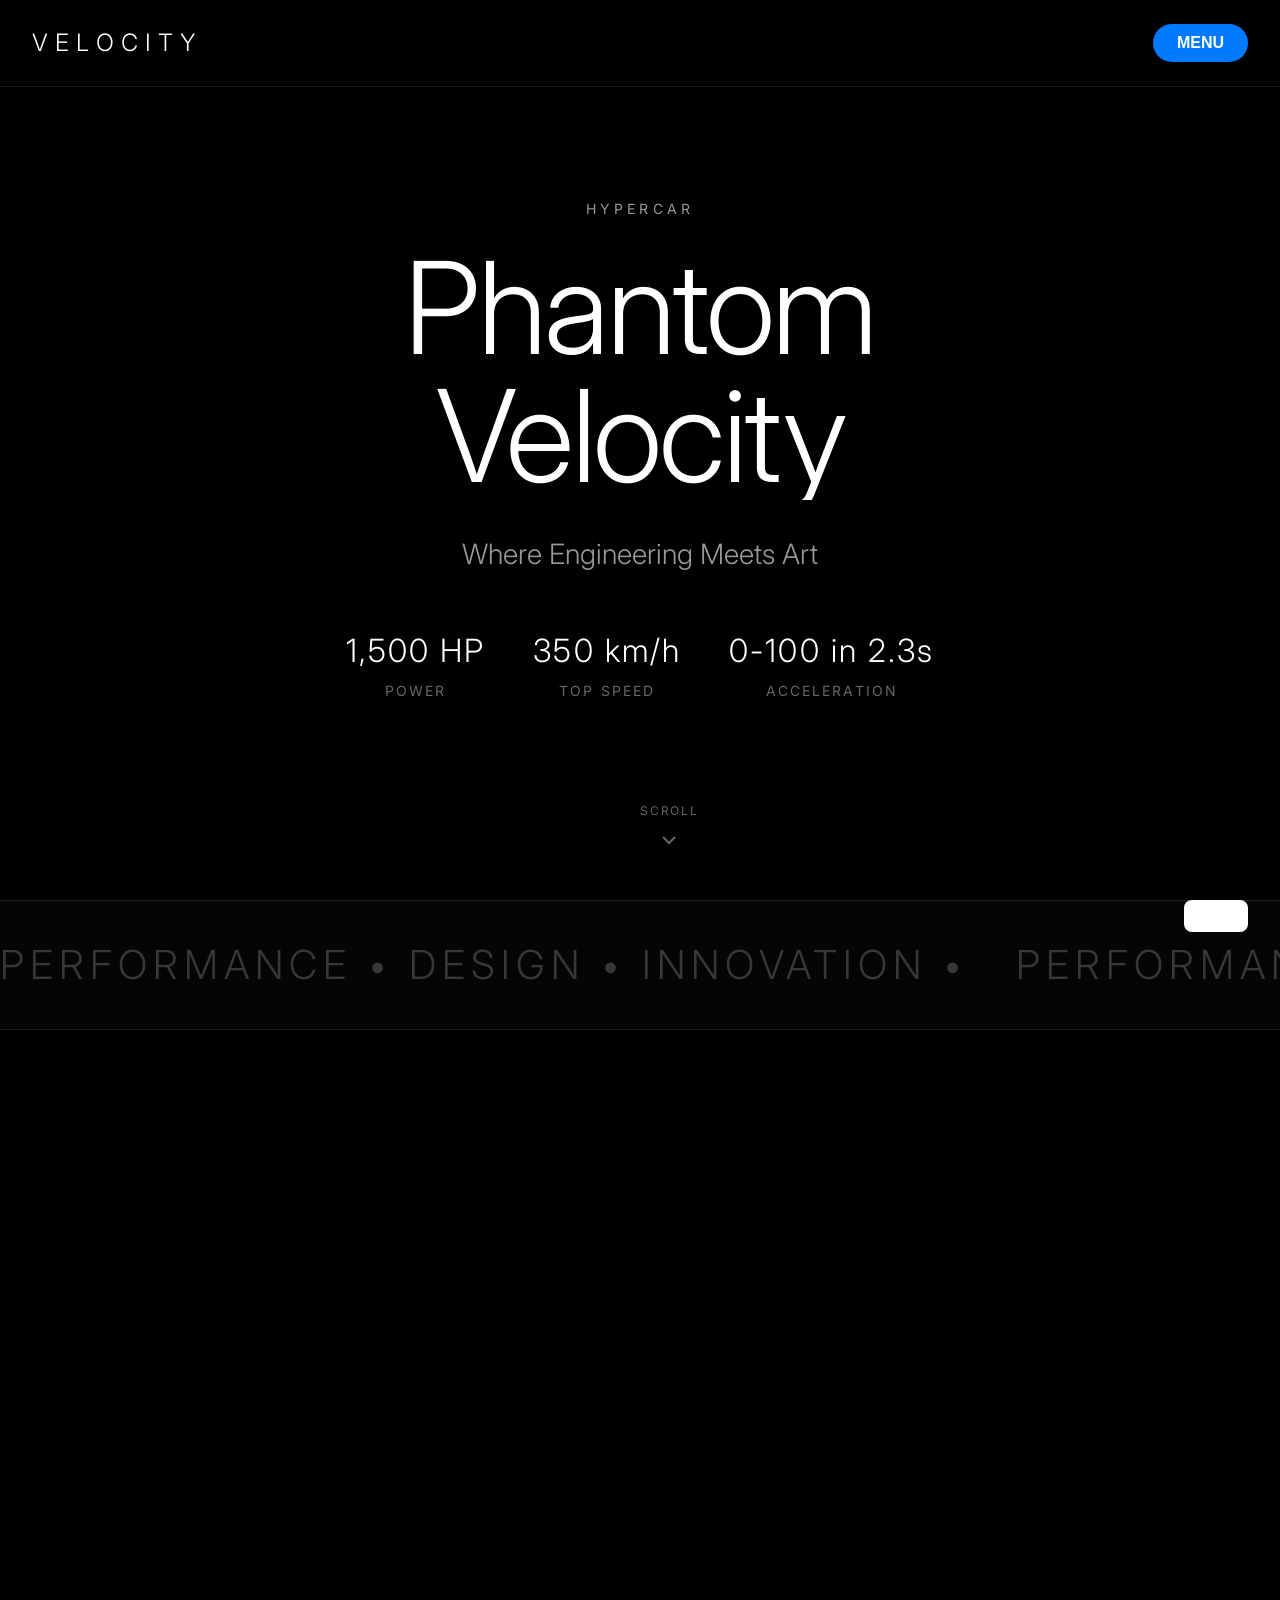
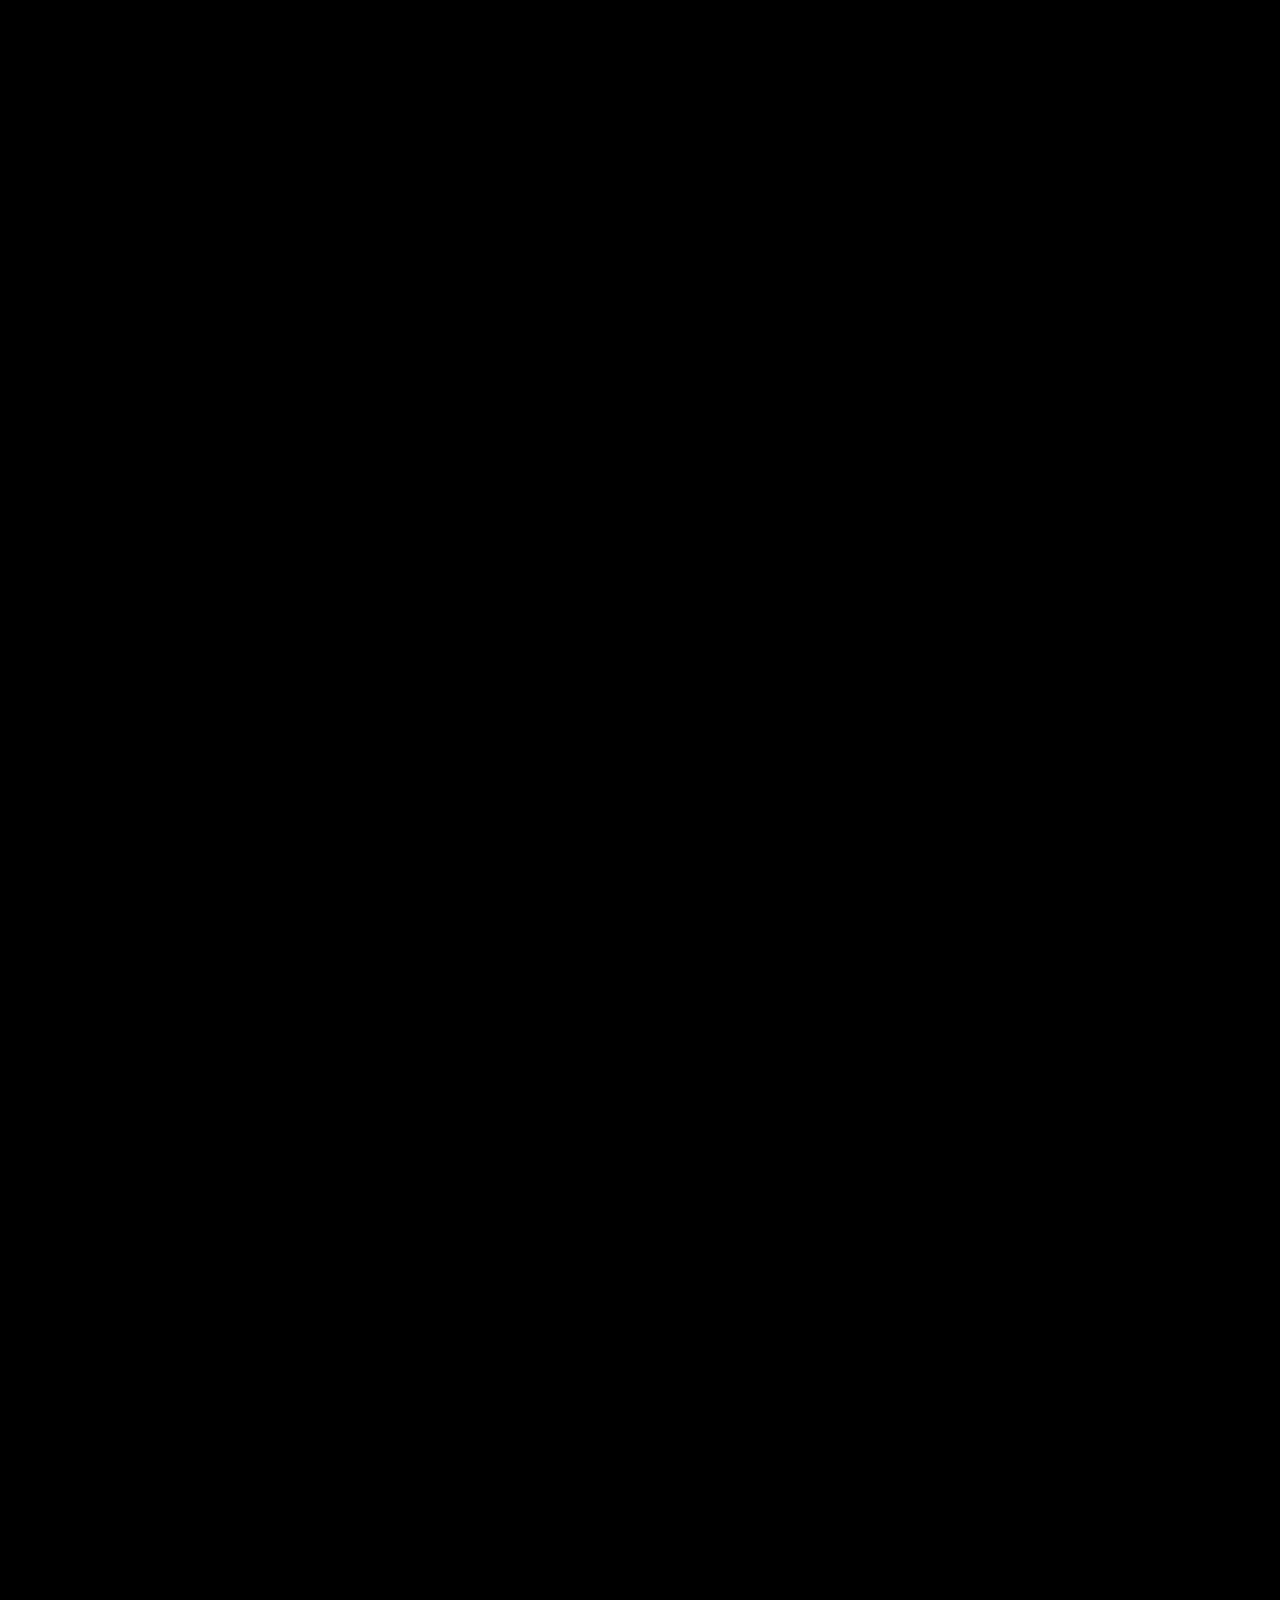
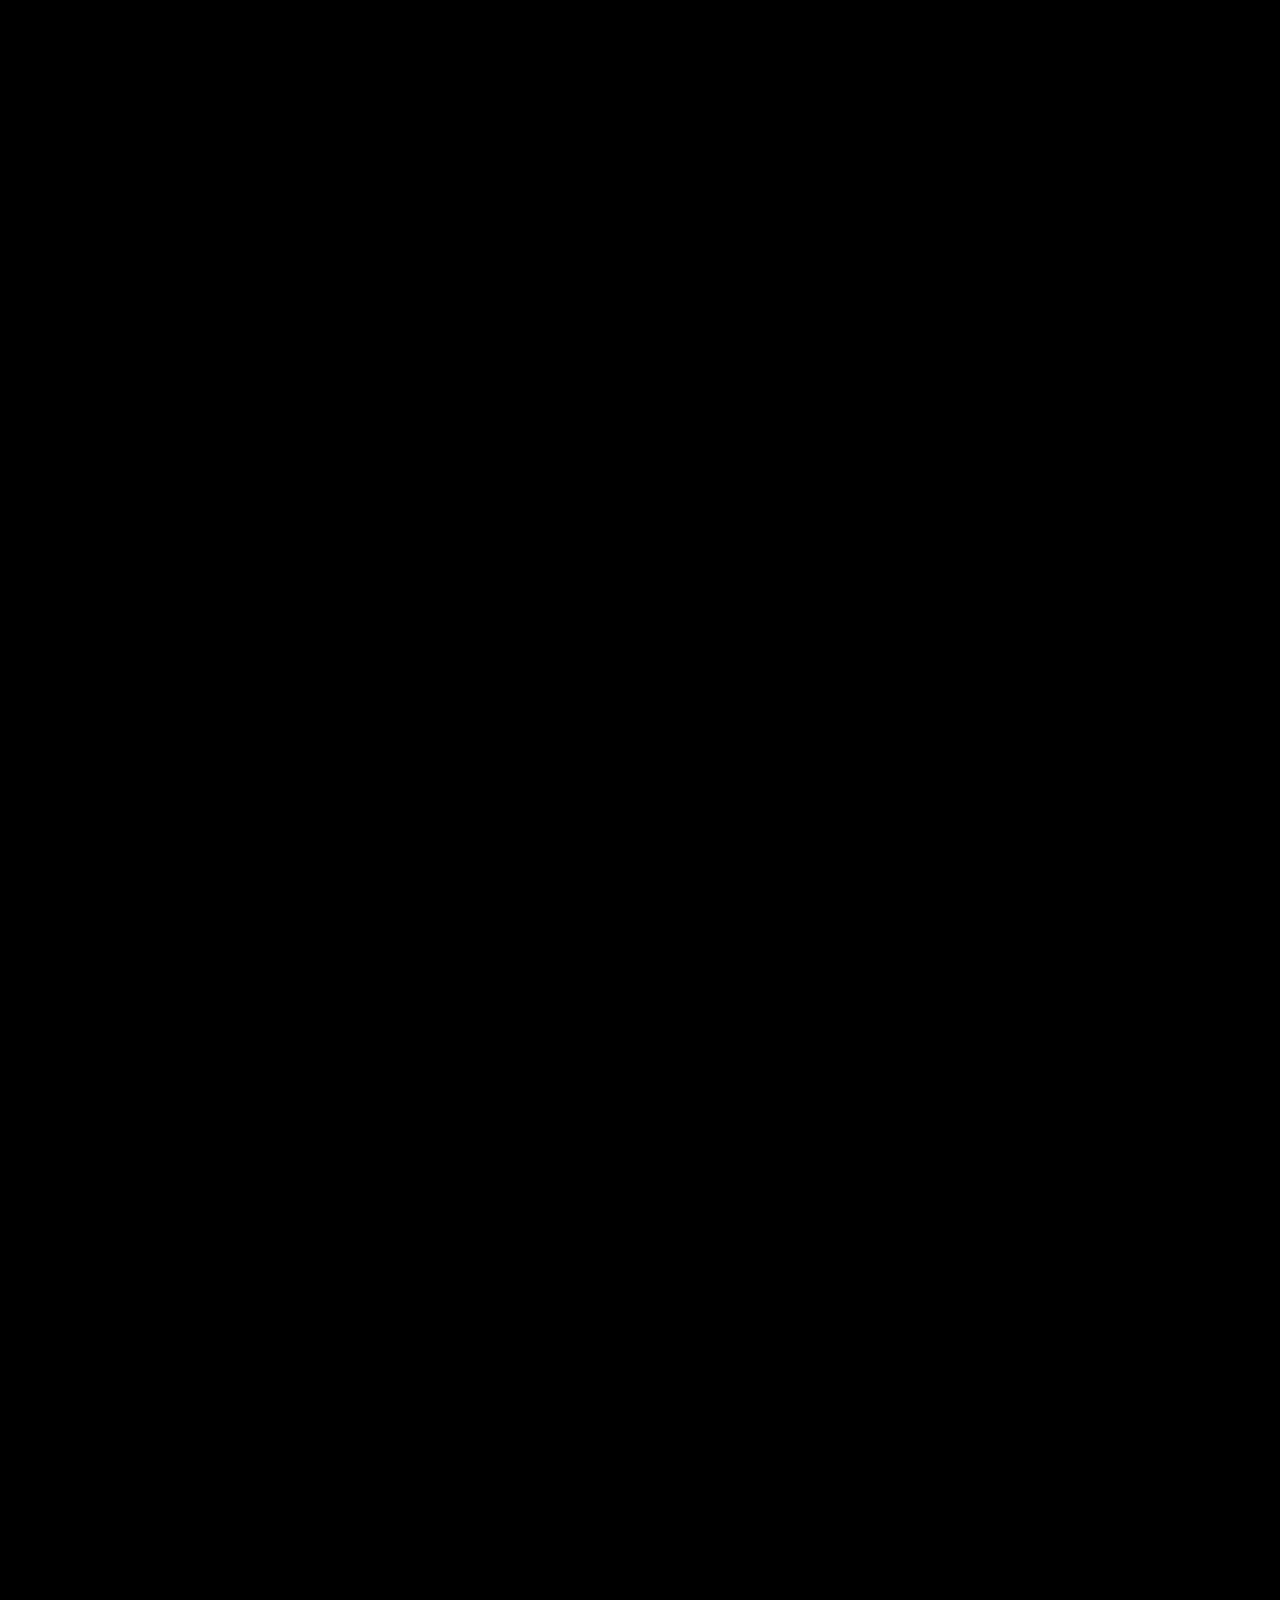
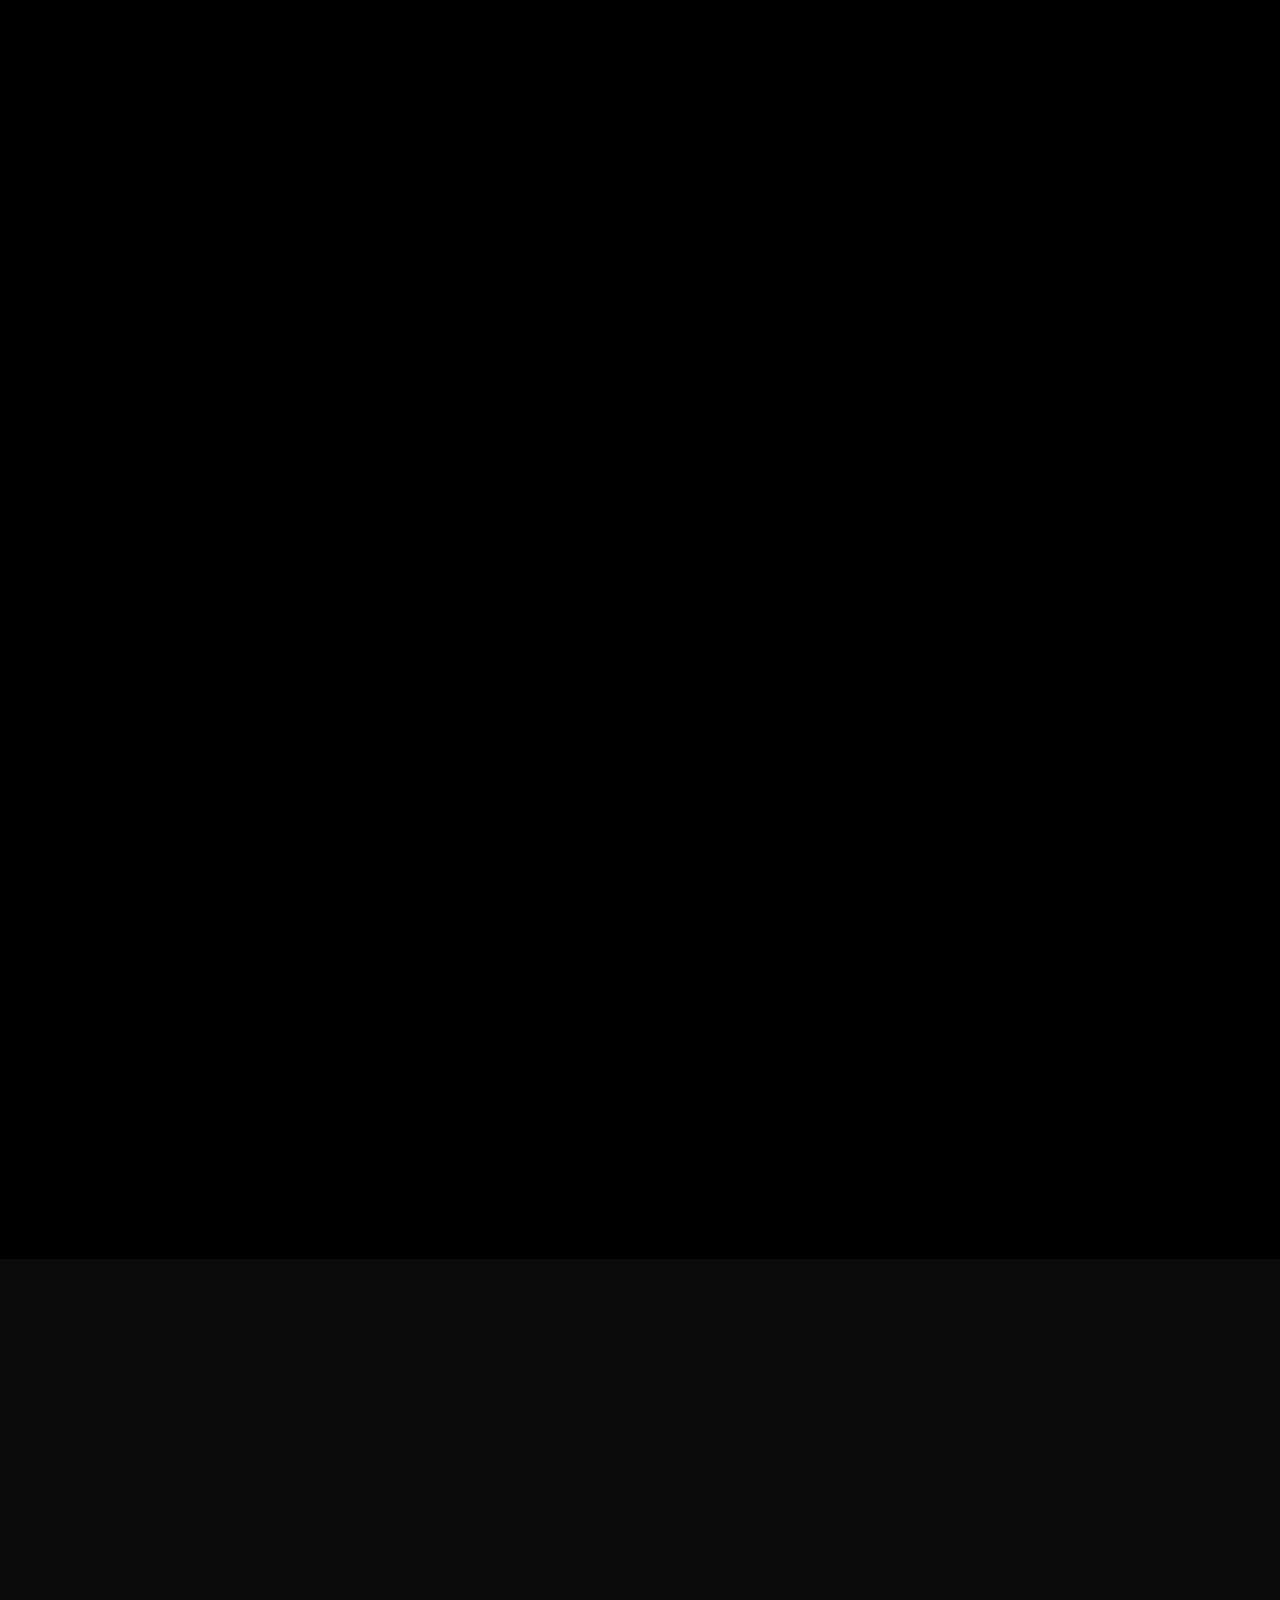
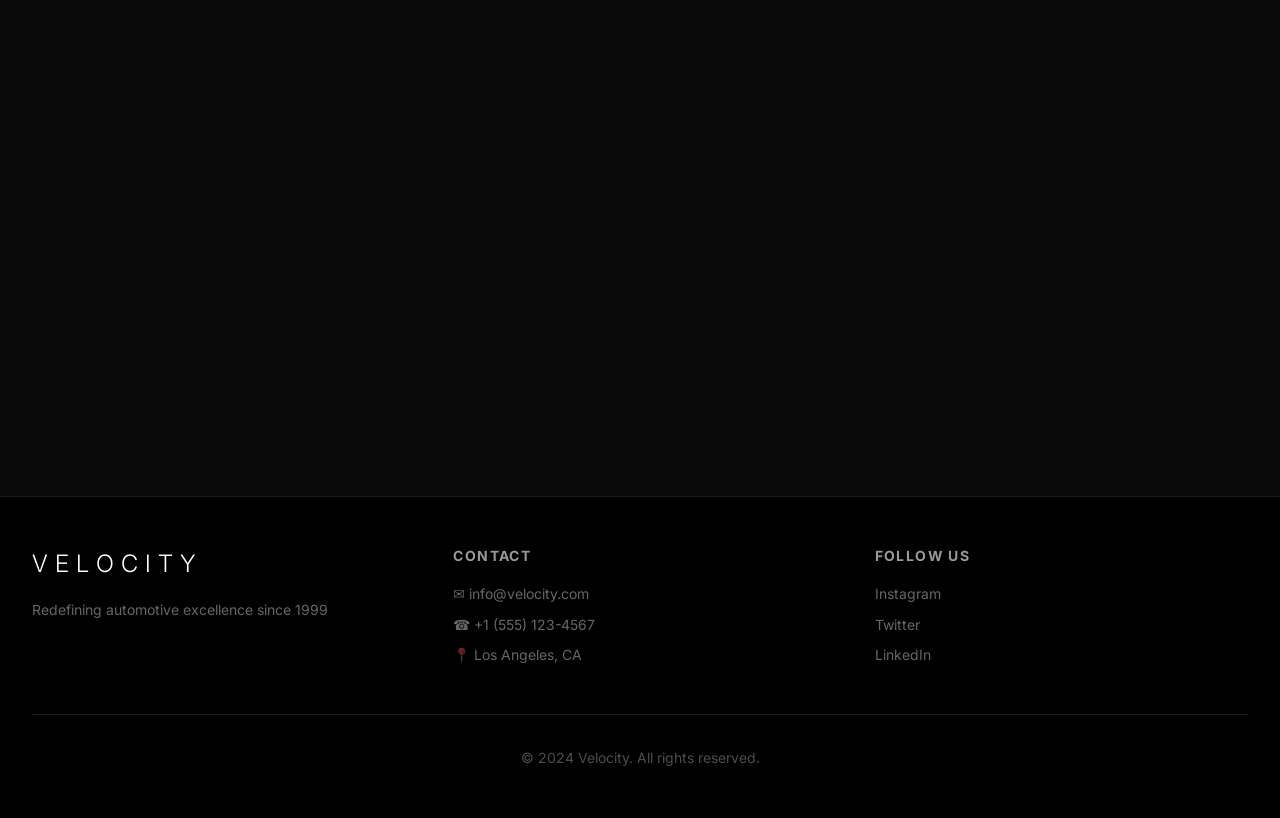
==== commit 1b2edcce: "Update showcase.html" ====
--- a/showcase.html
+++ b/showcase.html
@@ -90,7 +90,7 @@
             <!-- CAR 1 -->
             <div class="car-category fade-in-scroll">
                 <div class="car-image">
-                    <img src="./Picture/bugatti.jpg" alt="Sports Car">
+                    <img src="Picture/bugatti.jpg" alt="Sports Car">
                     <div class="image-overlay"></div>
                 </div>
                 <div class="car-text">
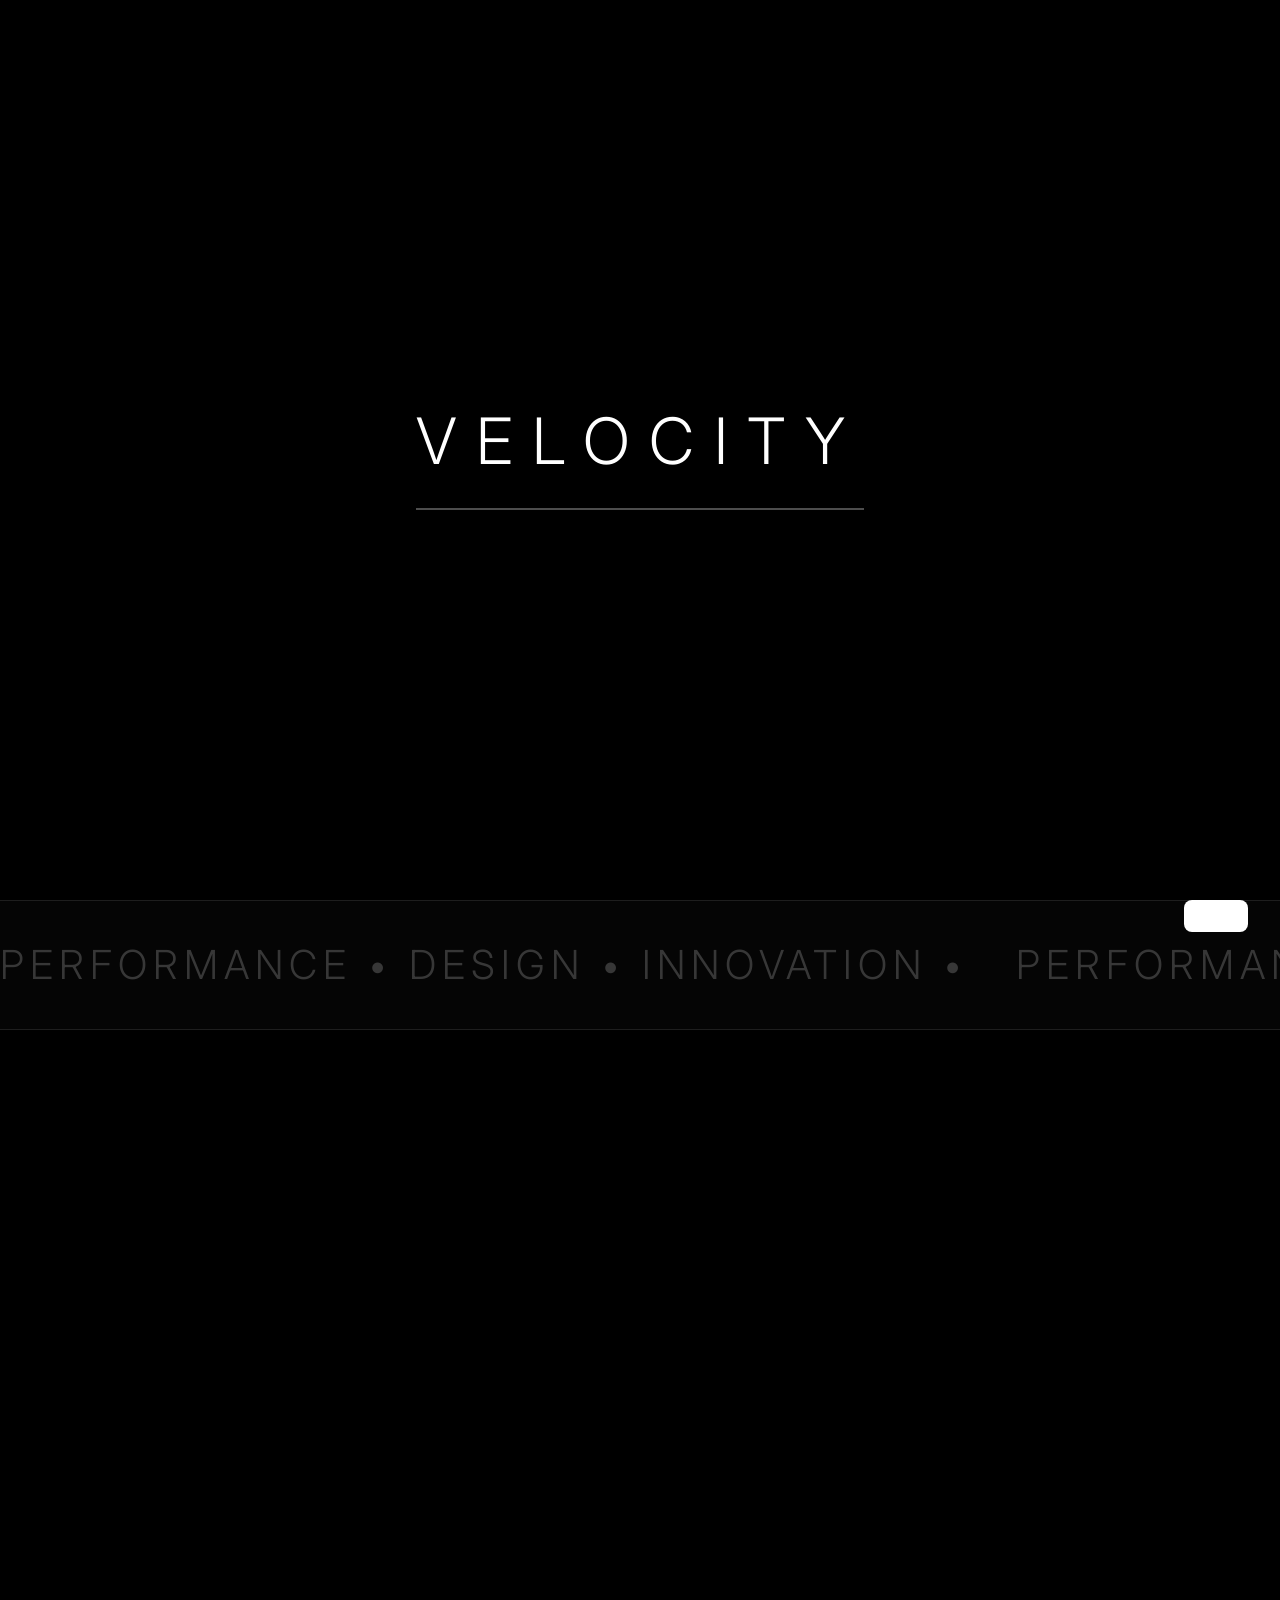
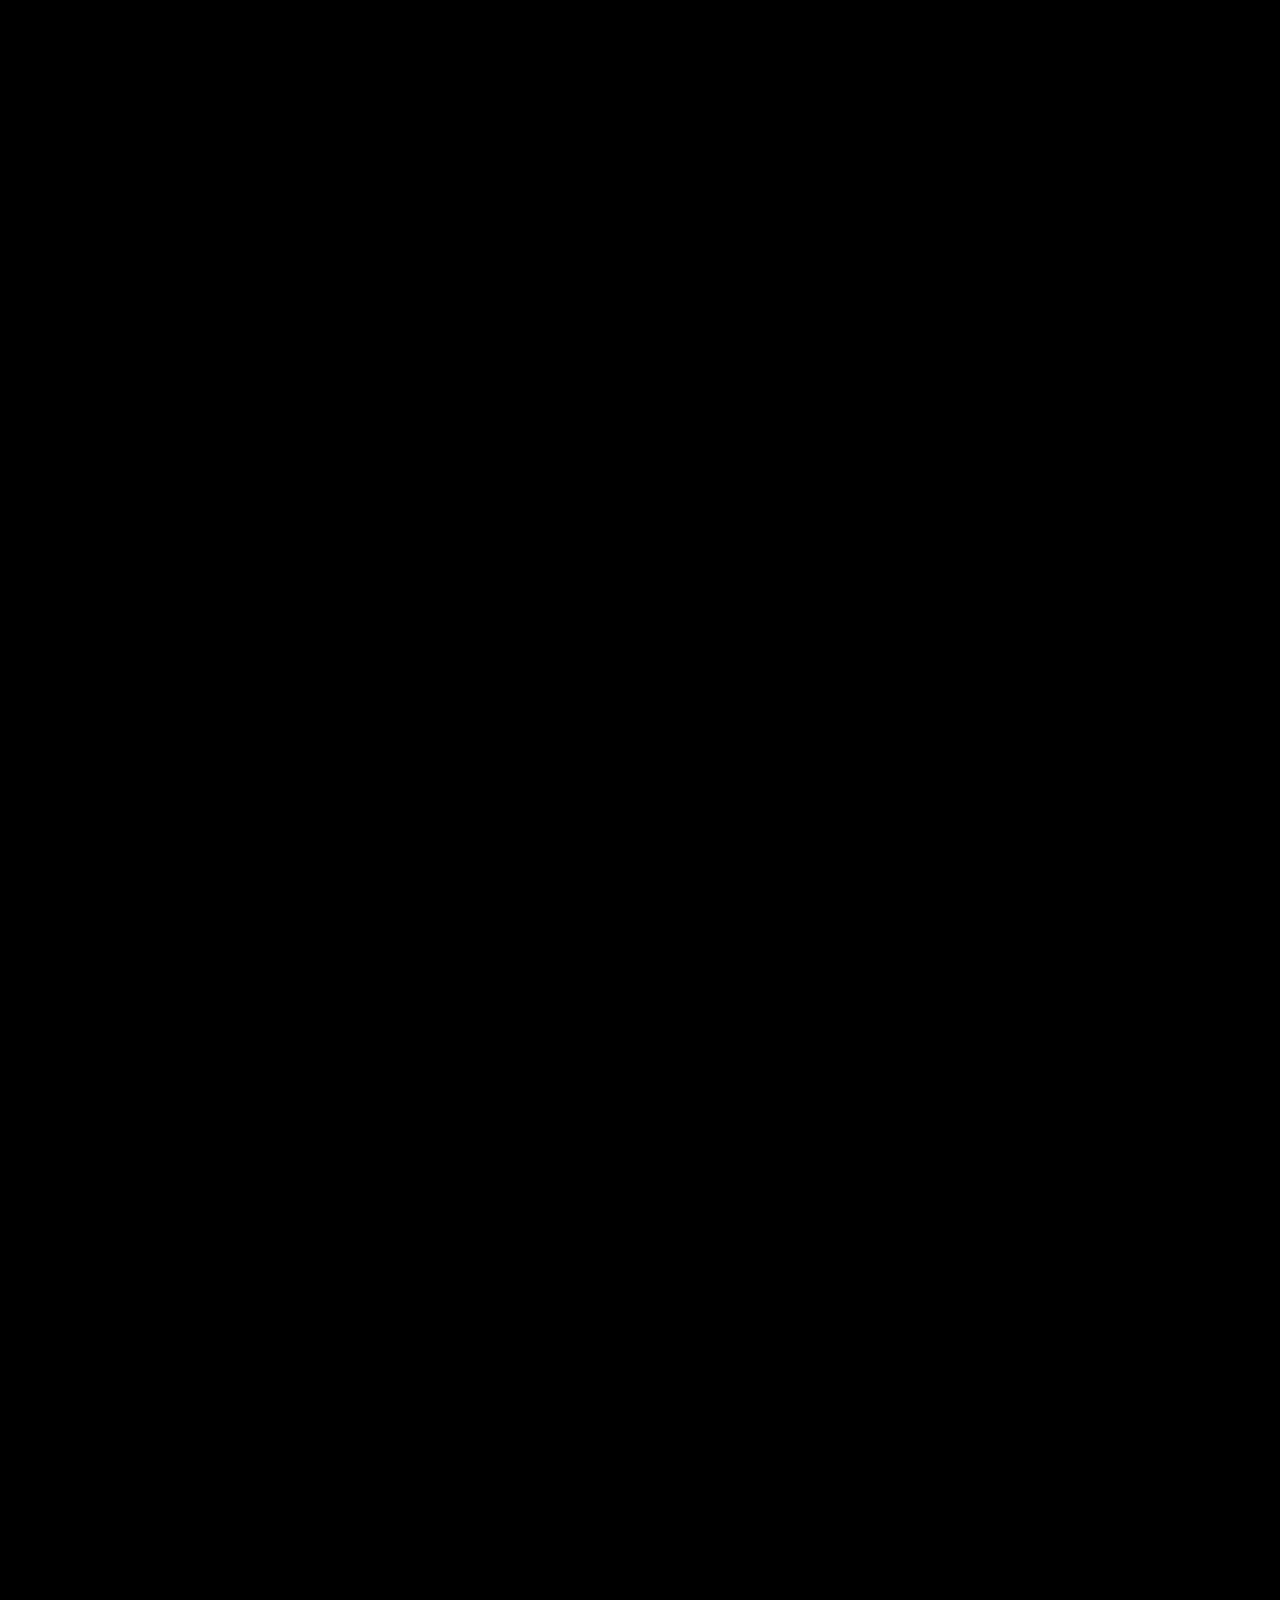
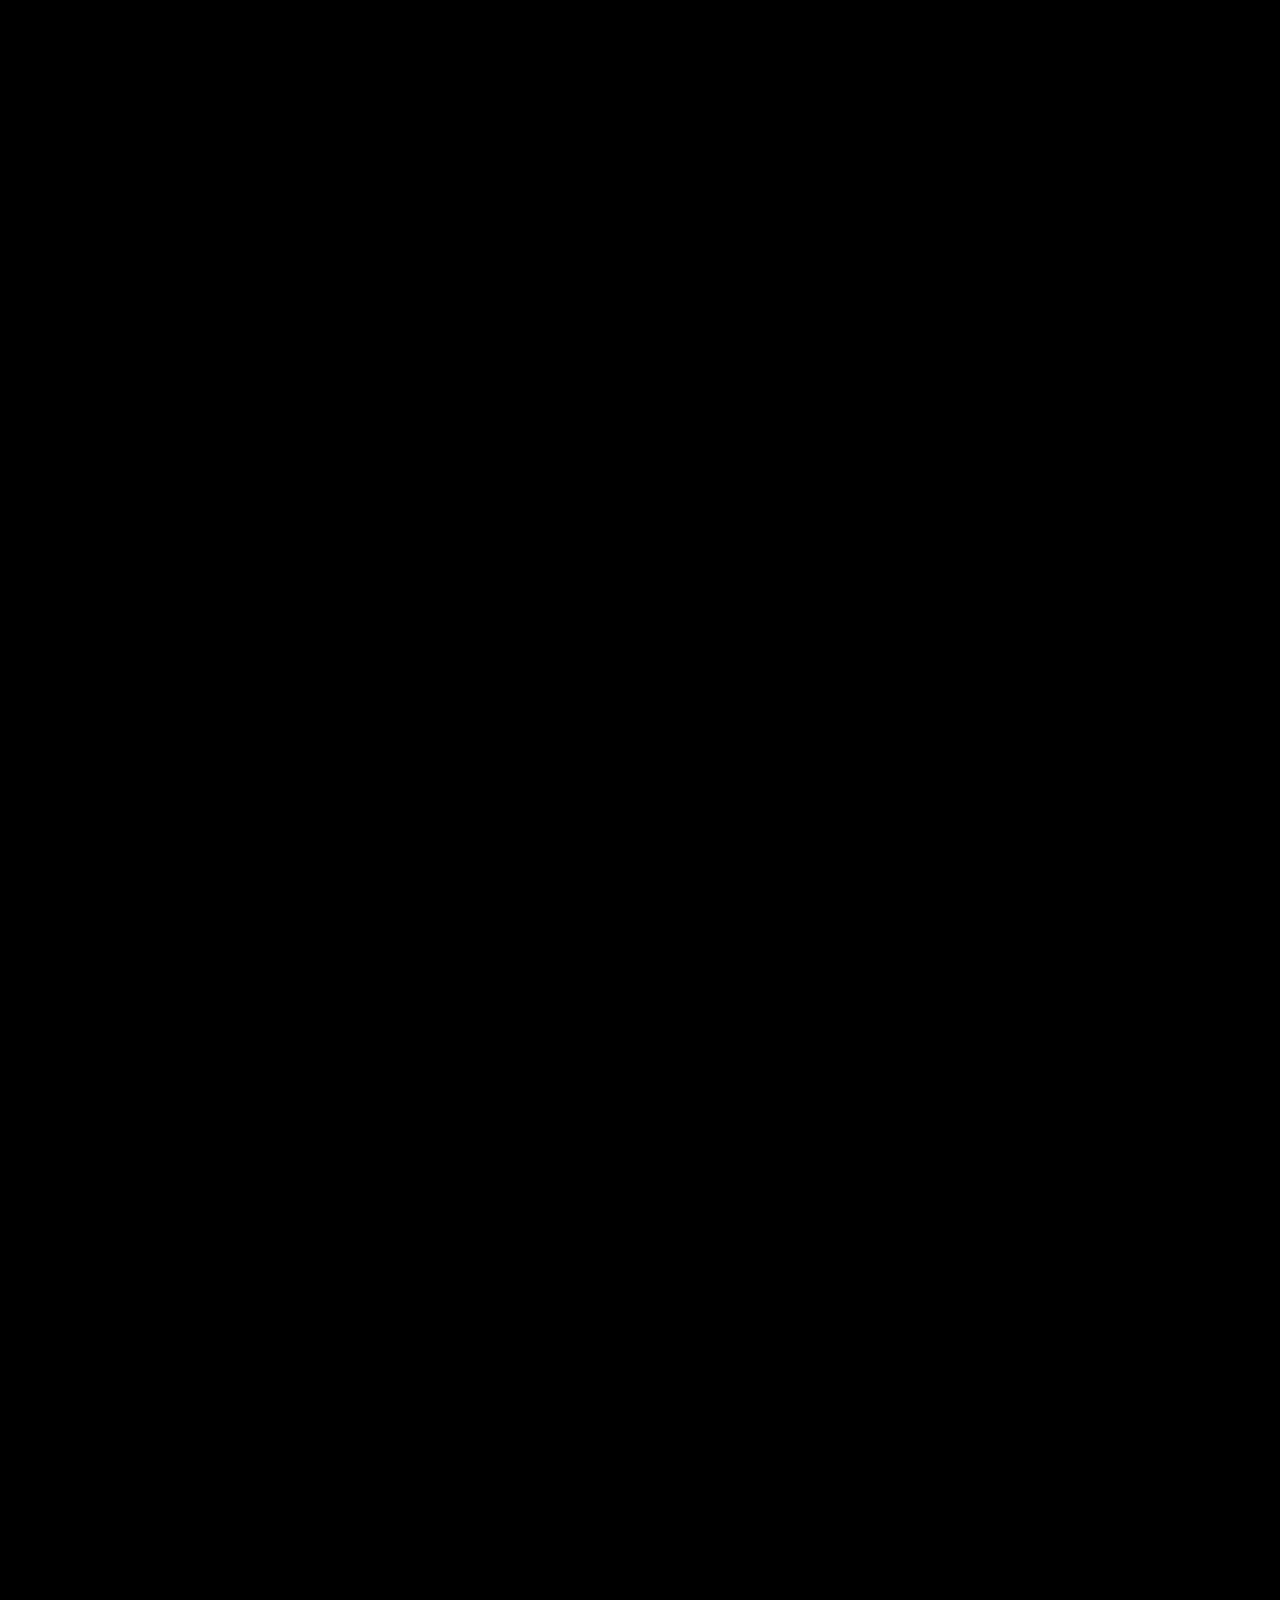
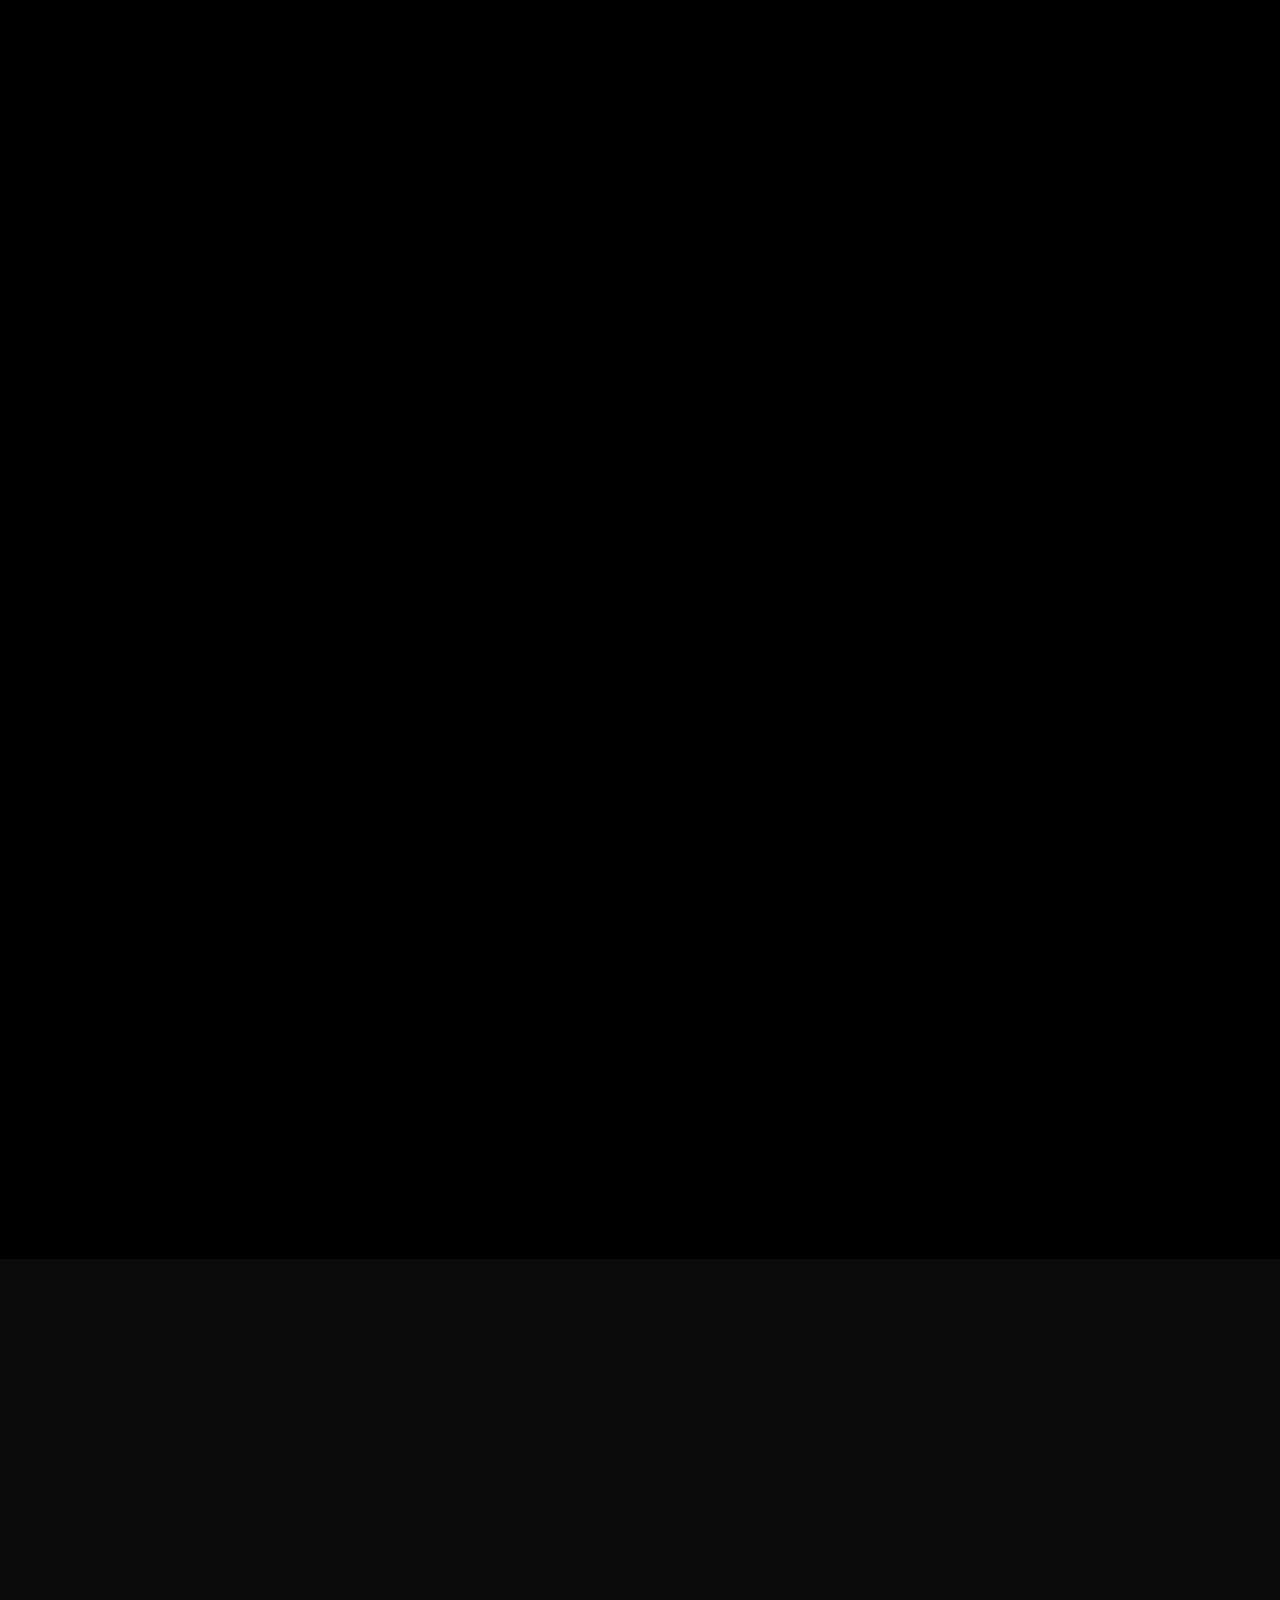
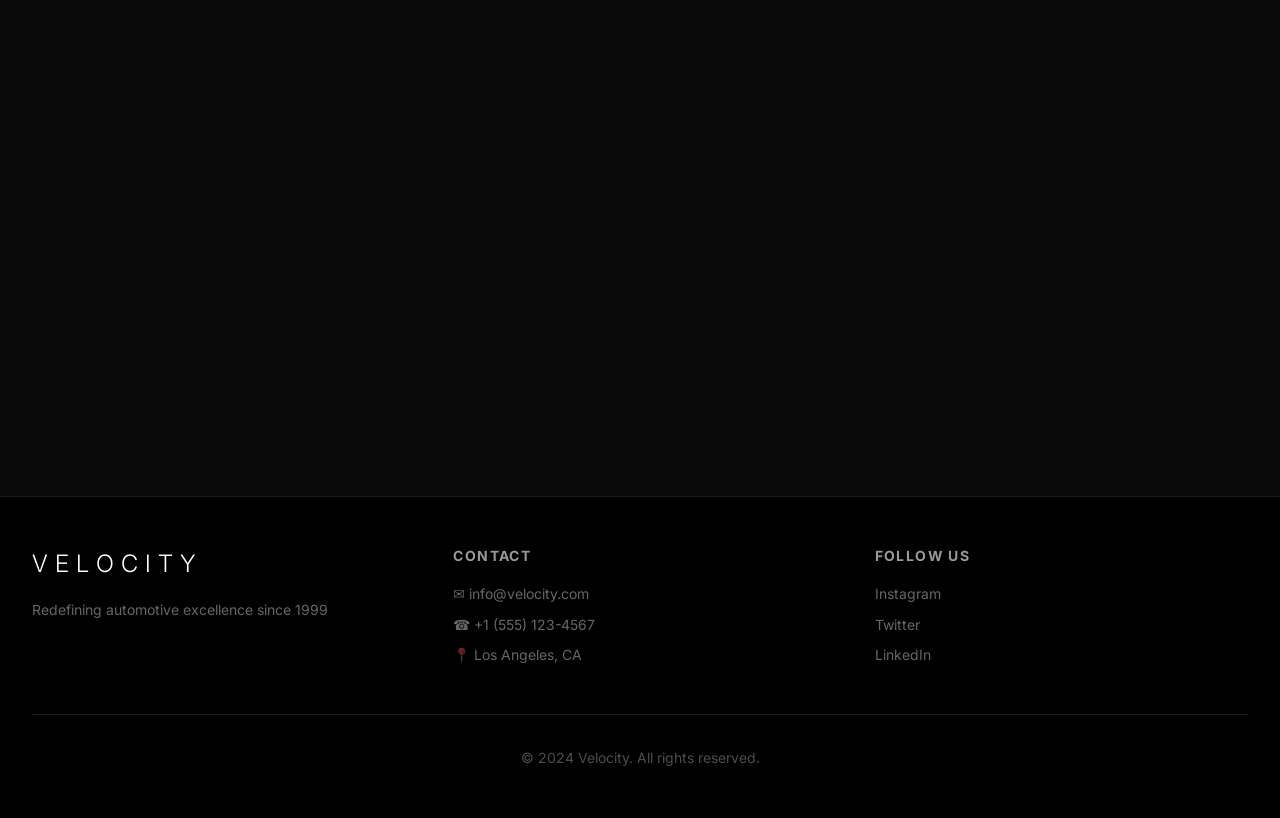
==== commit a2e8a5e6: "Change 'SIGN UP' link to 'Log Out'" ====
--- a/showcase.html
+++ b/showcase.html
@@ -29,7 +29,7 @@
                     <li><a href="#showcase">SHOWCASE</a></li>
                     <li><a href="#about">ABOUT</a></li>
                     <li><a href="#contact">CONTACT</a></li>
-                    <li><a href="sign_up.html" class="sign_up">SIGN UP</a></li>
+                    <li><a href="sign_up.html" class="sign_up">Log Out</a></li>
                 </ul>
             </div>
         </div>
@@ -90,7 +90,7 @@
             <!-- CAR 1 -->
             <div class="car-category fade-in-scroll">
                 <div class="car-image">
-                    <img src="Picture/bugatti.jpg" alt="Sports Car">
+                    <img src="image/bugatti.jpg" alt="Sports Car">
                     <div class="image-overlay"></div>
                 </div>
                 <div class="car-text">
@@ -110,7 +110,7 @@
             <!-- CAR 2 -->
             <div class="car-category fade-in-scroll">
                 <div class="car-image order-1">
-                    <img src="Picture/porch.avif" alt="Electric Vehicle">
+                    <img src="image/porch.avif" alt="Electric Vehicle">
                     <div class="image-overlay"></div>
                 </div>
                 <div class="car-text order-2">
@@ -130,7 +130,7 @@
             <!-- CAR 3 -->
             <div class="car-category fade-in-scroll">
                 <div class="car-image order-1">
-                    <img src="Picture/ferrari.jpg" alt="Electric Vehicle">
+                    <img src="image/ferrari.jpg" alt="Electric Vehicle">
                     <div class="image-overlay"></div>
                 </div>
                 <div class="car-text order-2">
@@ -151,7 +151,7 @@
 
             <div class="car-category fade-in-scroll">
                 <div class="car-image order-1">
-                    <img src="Picture/lambo.jpg" alt="Electric Vehicle">
+                    <img src="image/lambo.jpg" alt="Electric Vehicle">
                     <div class="image-overlay"></div>
                 </div>
                 <div class="car-text order-2">
@@ -171,7 +171,7 @@
             <!-- CAR 5 -->
             <div class="car-category fade-in-scroll">
                 <div class="car-image order-1">
-                    <img src="Picture/mclarem.avif" alt="Hypercar">
+                    <img src="image/mclarem.avif" alt="Hypercar">
                     <div class="image-overlay"></div>
                 </div>
                 <div class="car-text order-2">
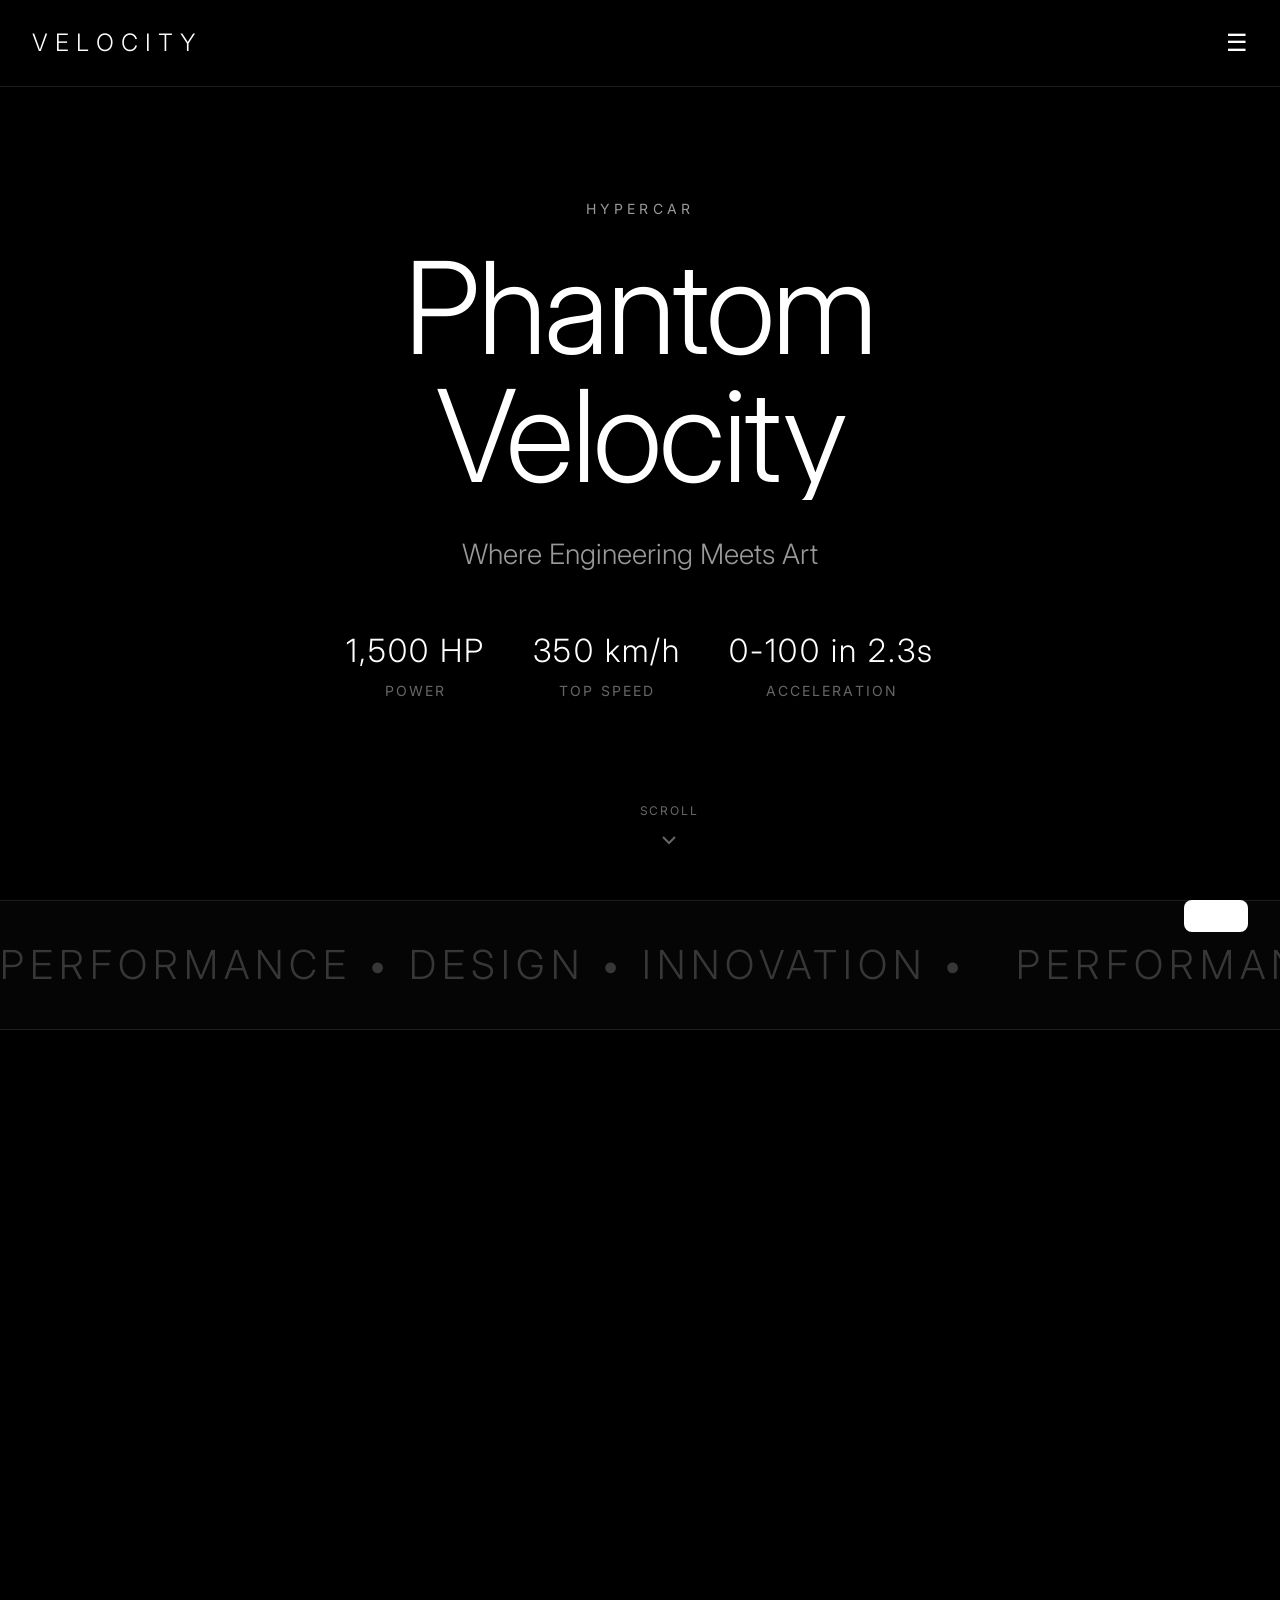
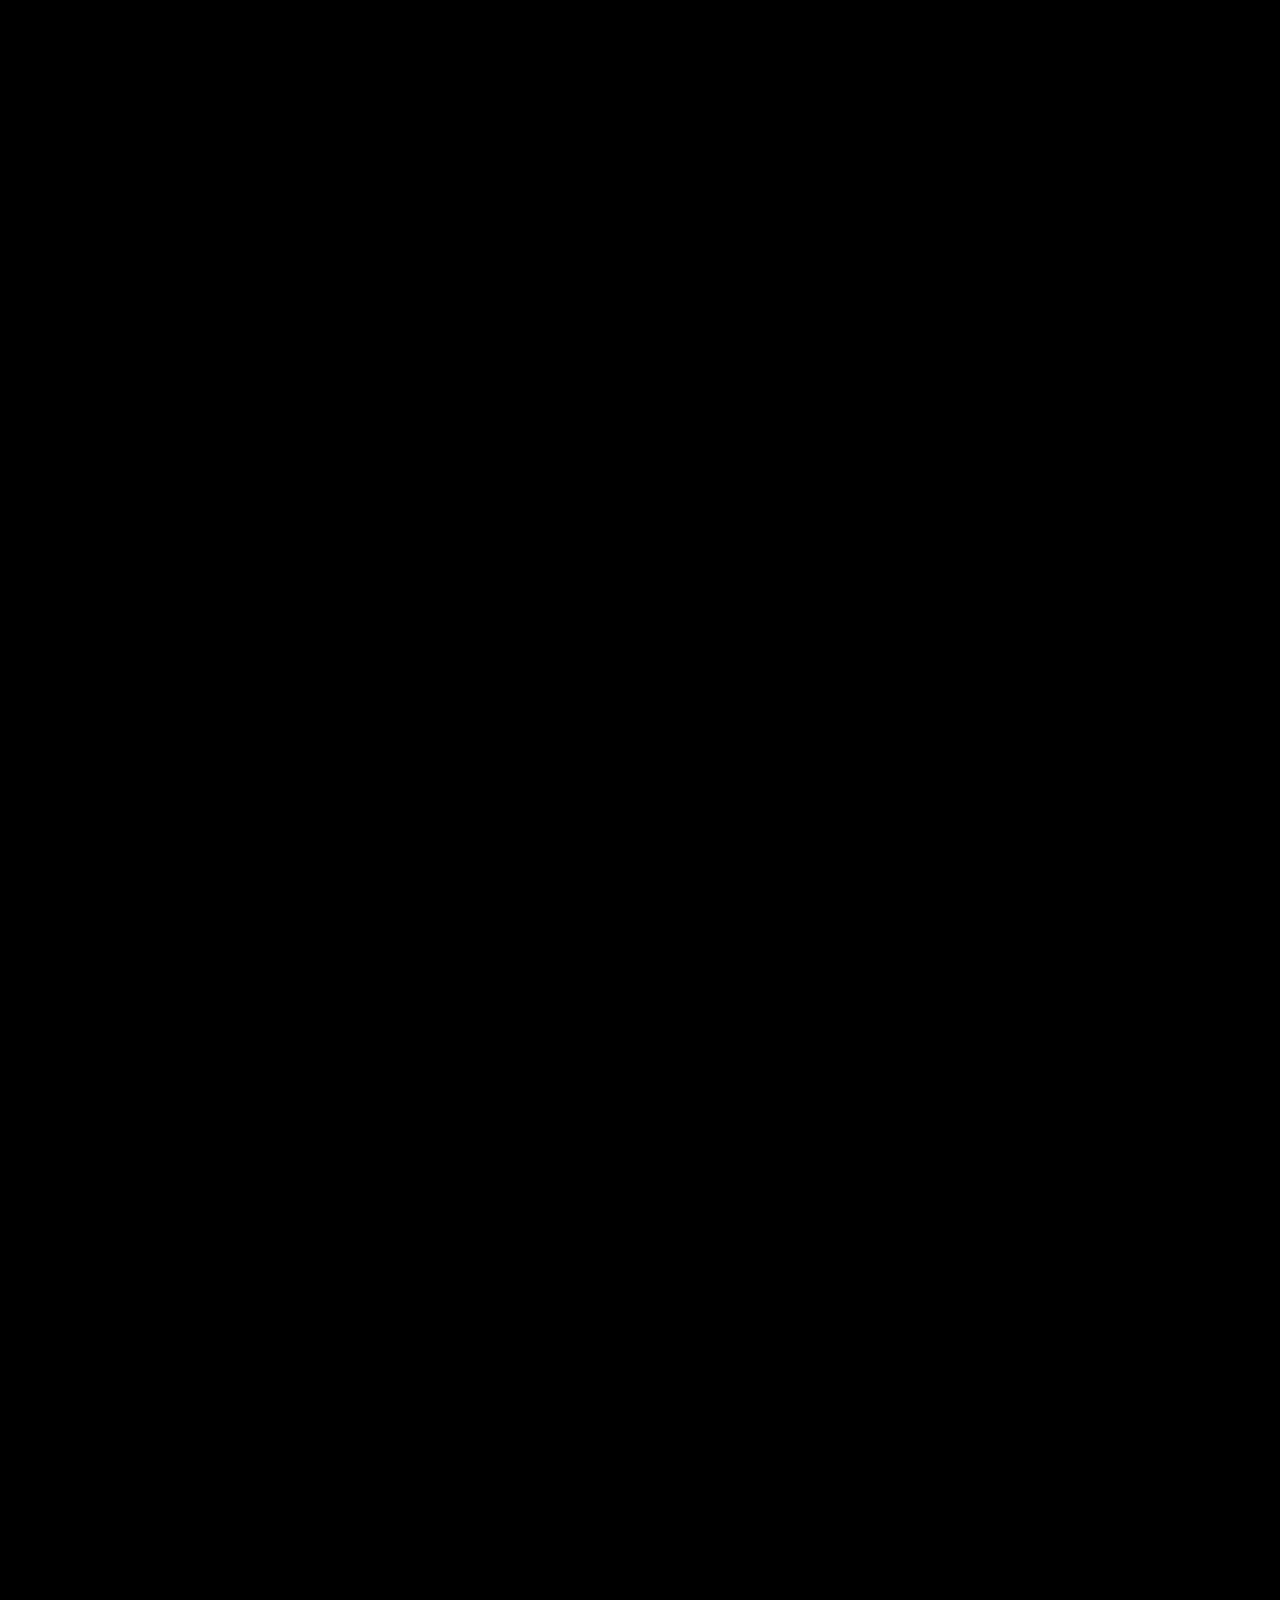
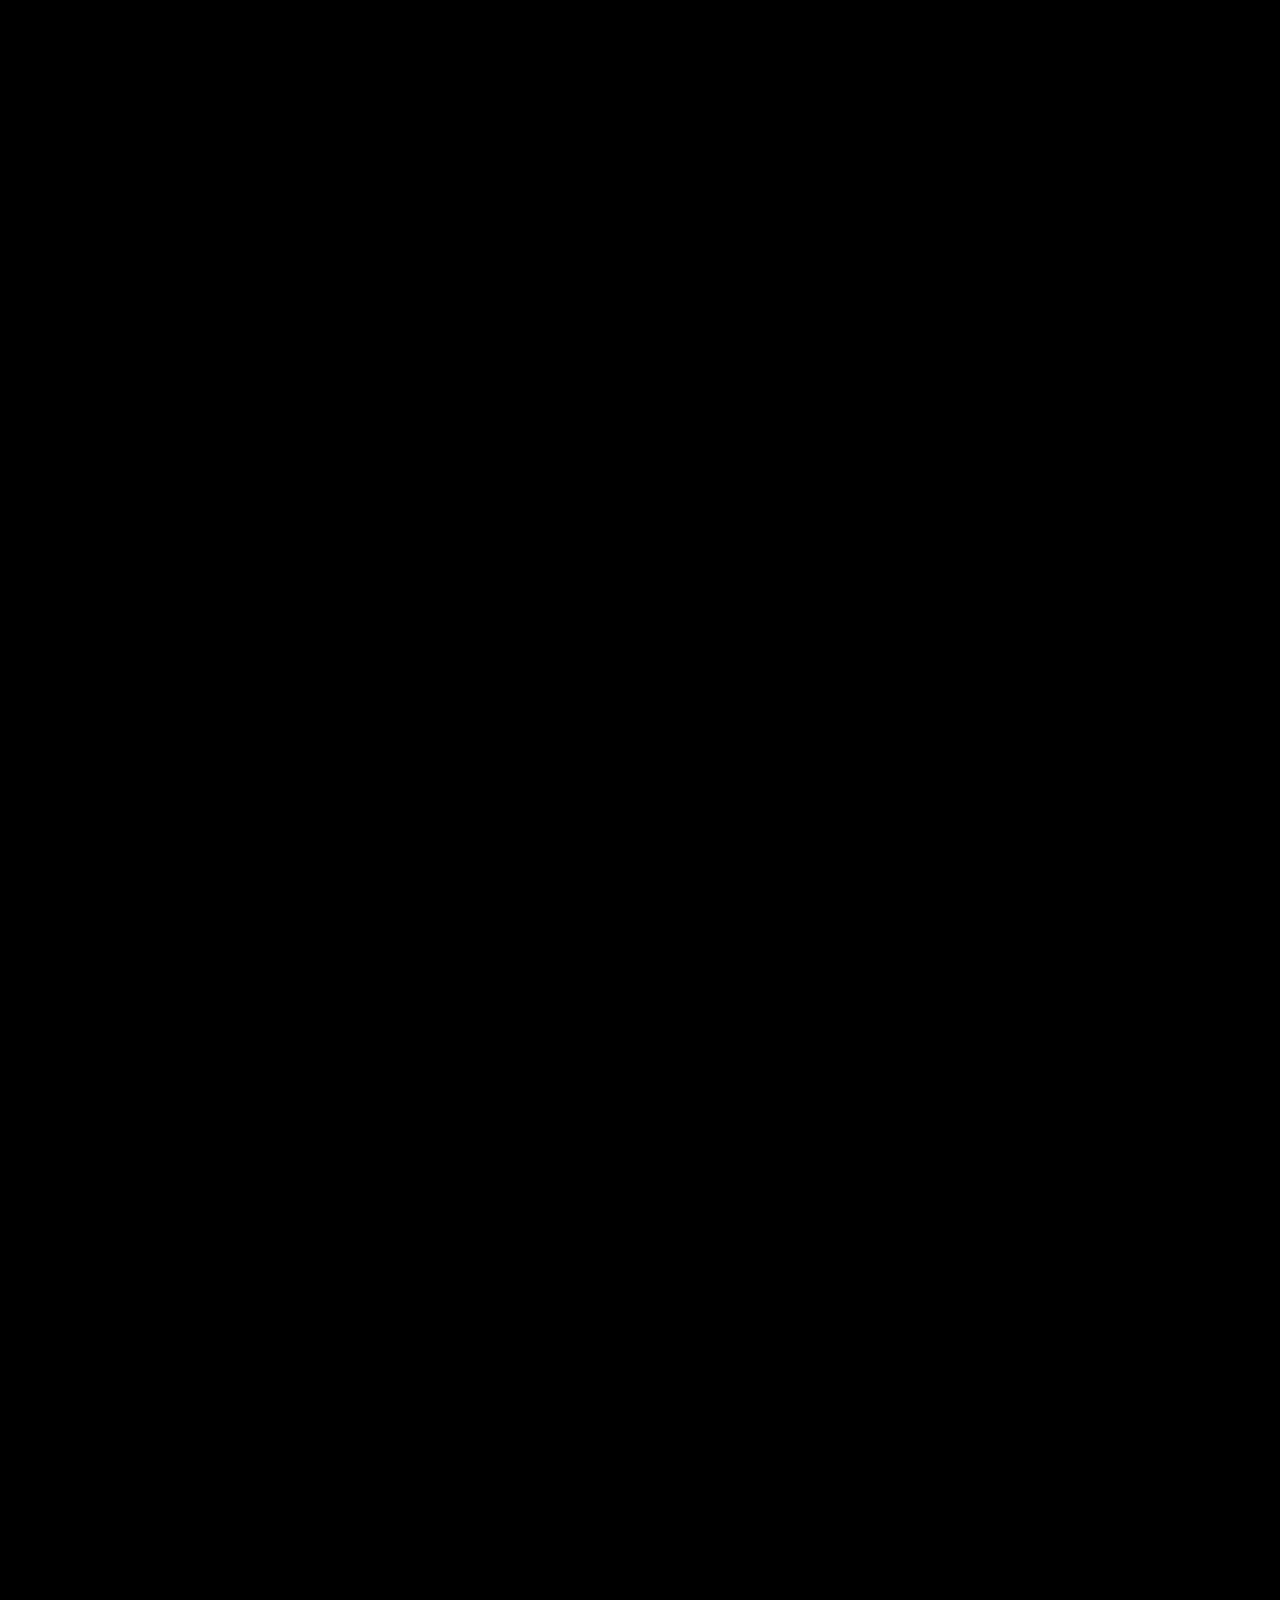
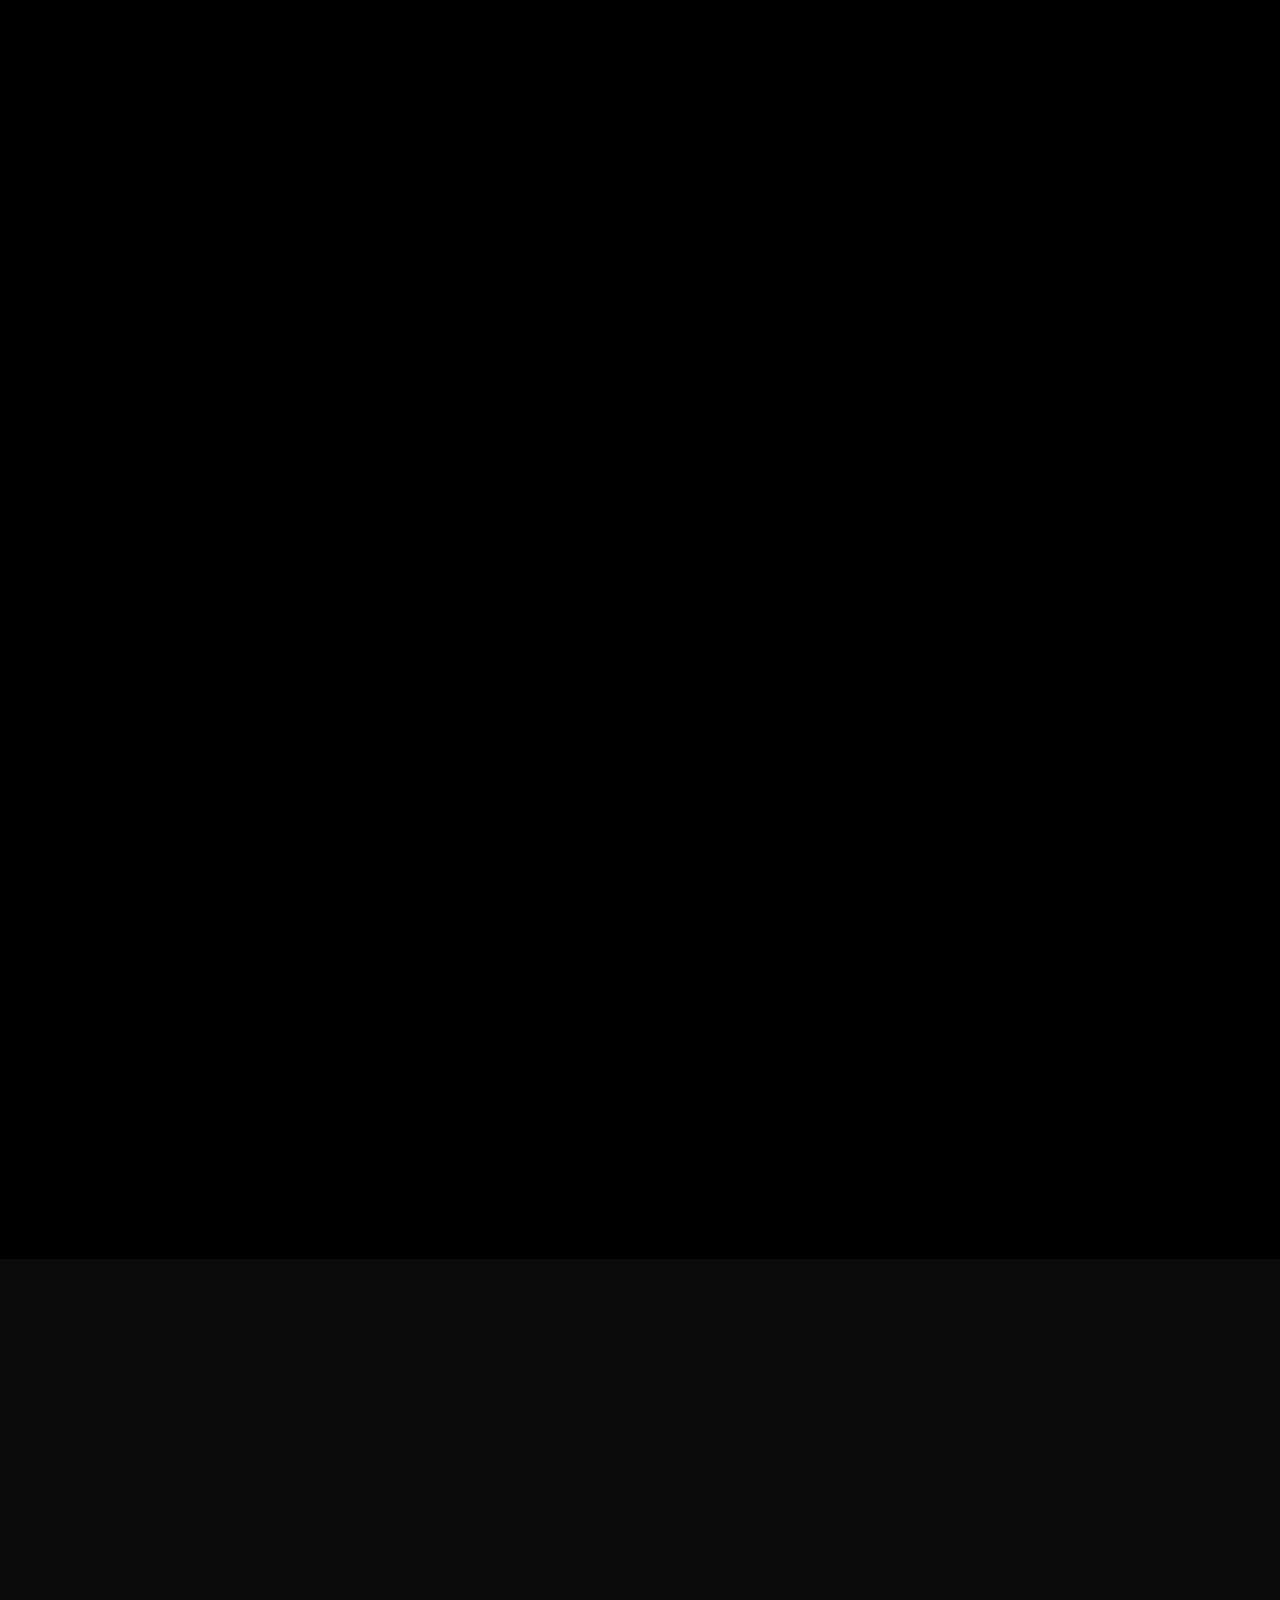
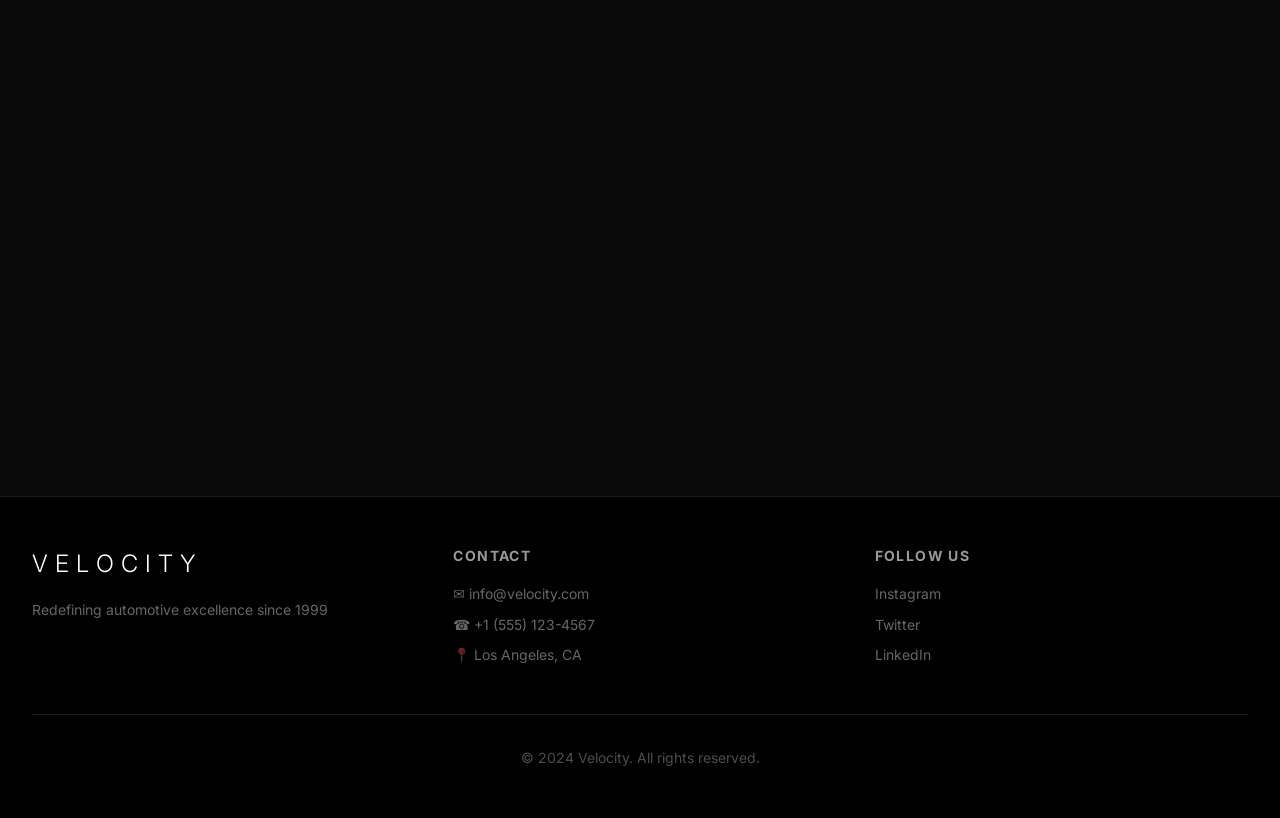
==== commit 94544bf3: "Update showcase.html" ====
--- a/showcase.html
+++ b/showcase.html
@@ -29,7 +29,7 @@
                     <li><a href="#showcase">SHOWCASE</a></li>
                     <li><a href="#about">ABOUT</a></li>
                     <li><a href="#contact">CONTACT</a></li>
-                    <li><a href="sign_up.html" class="sign_up">Log Out</a></li>
+                    <li><a href="login.html" class="sign_up">Log Out</a></li>
                 </ul>
             </div>
         </div>
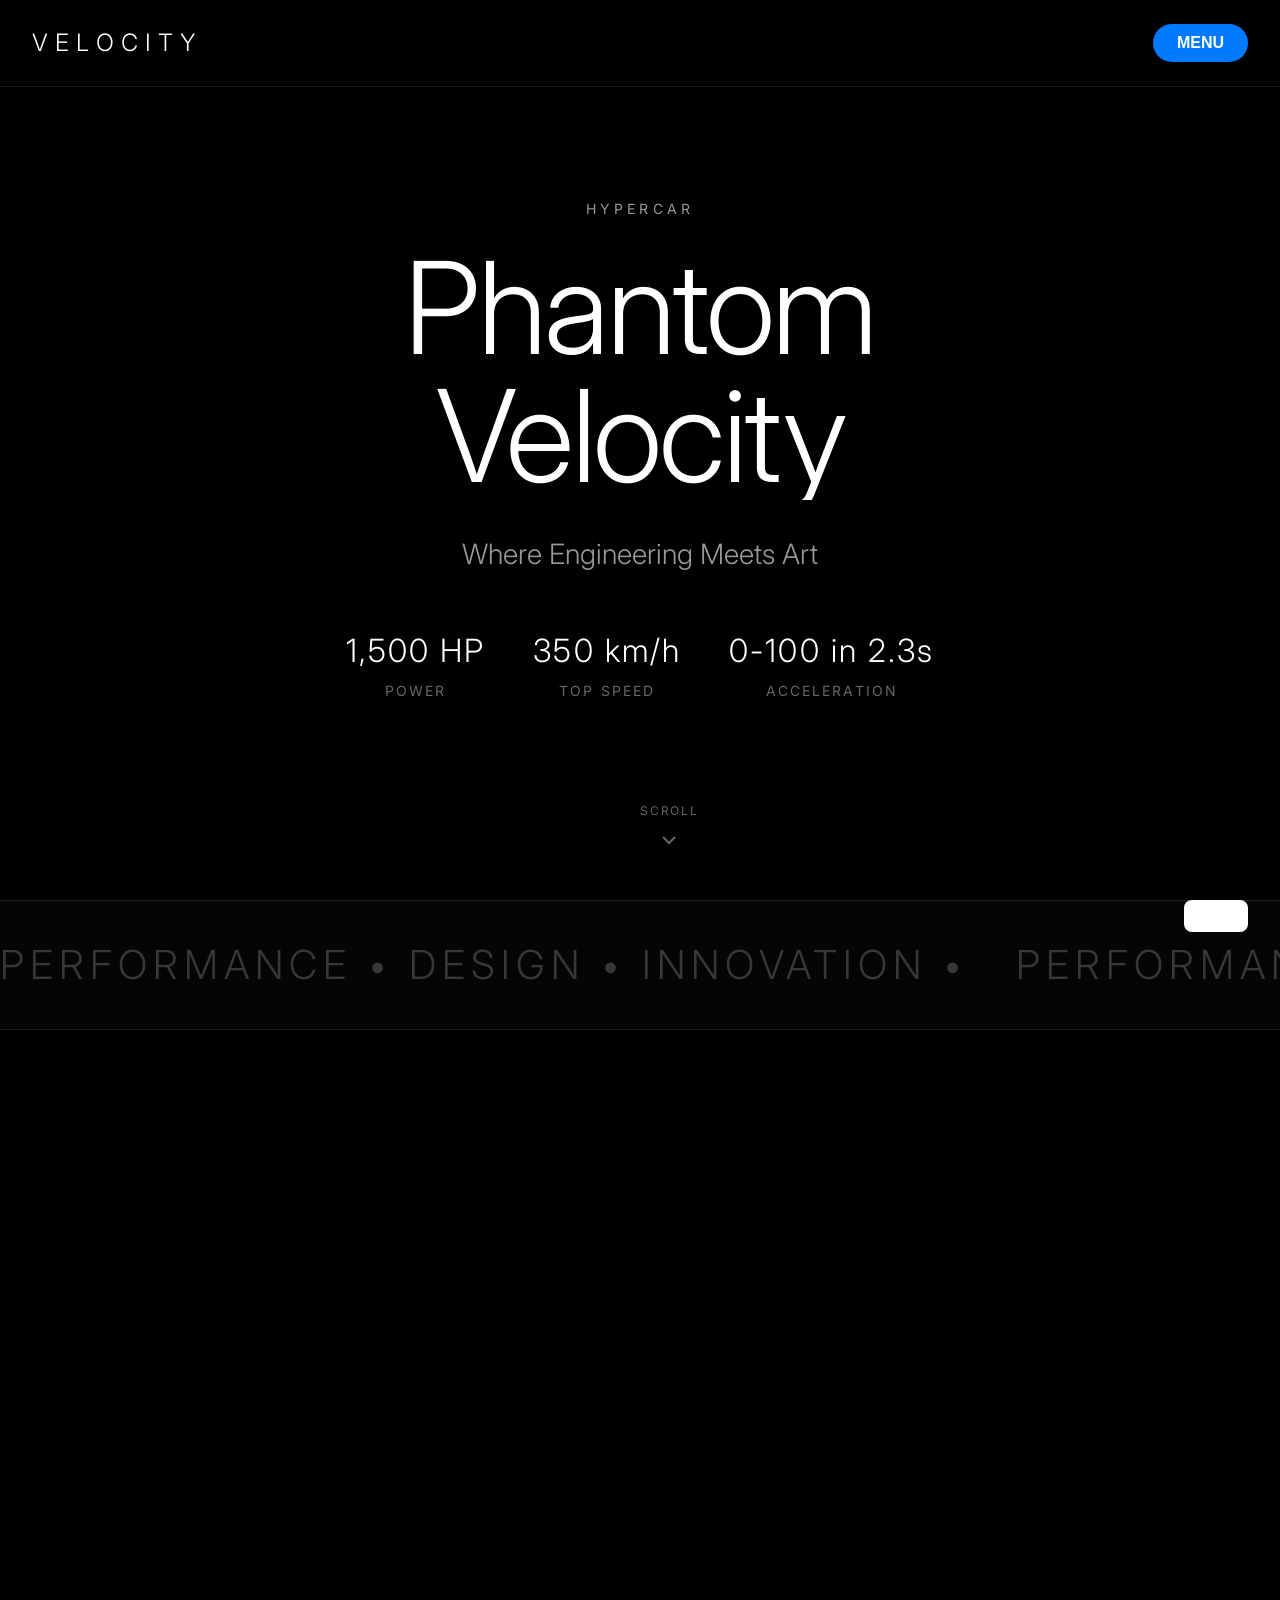
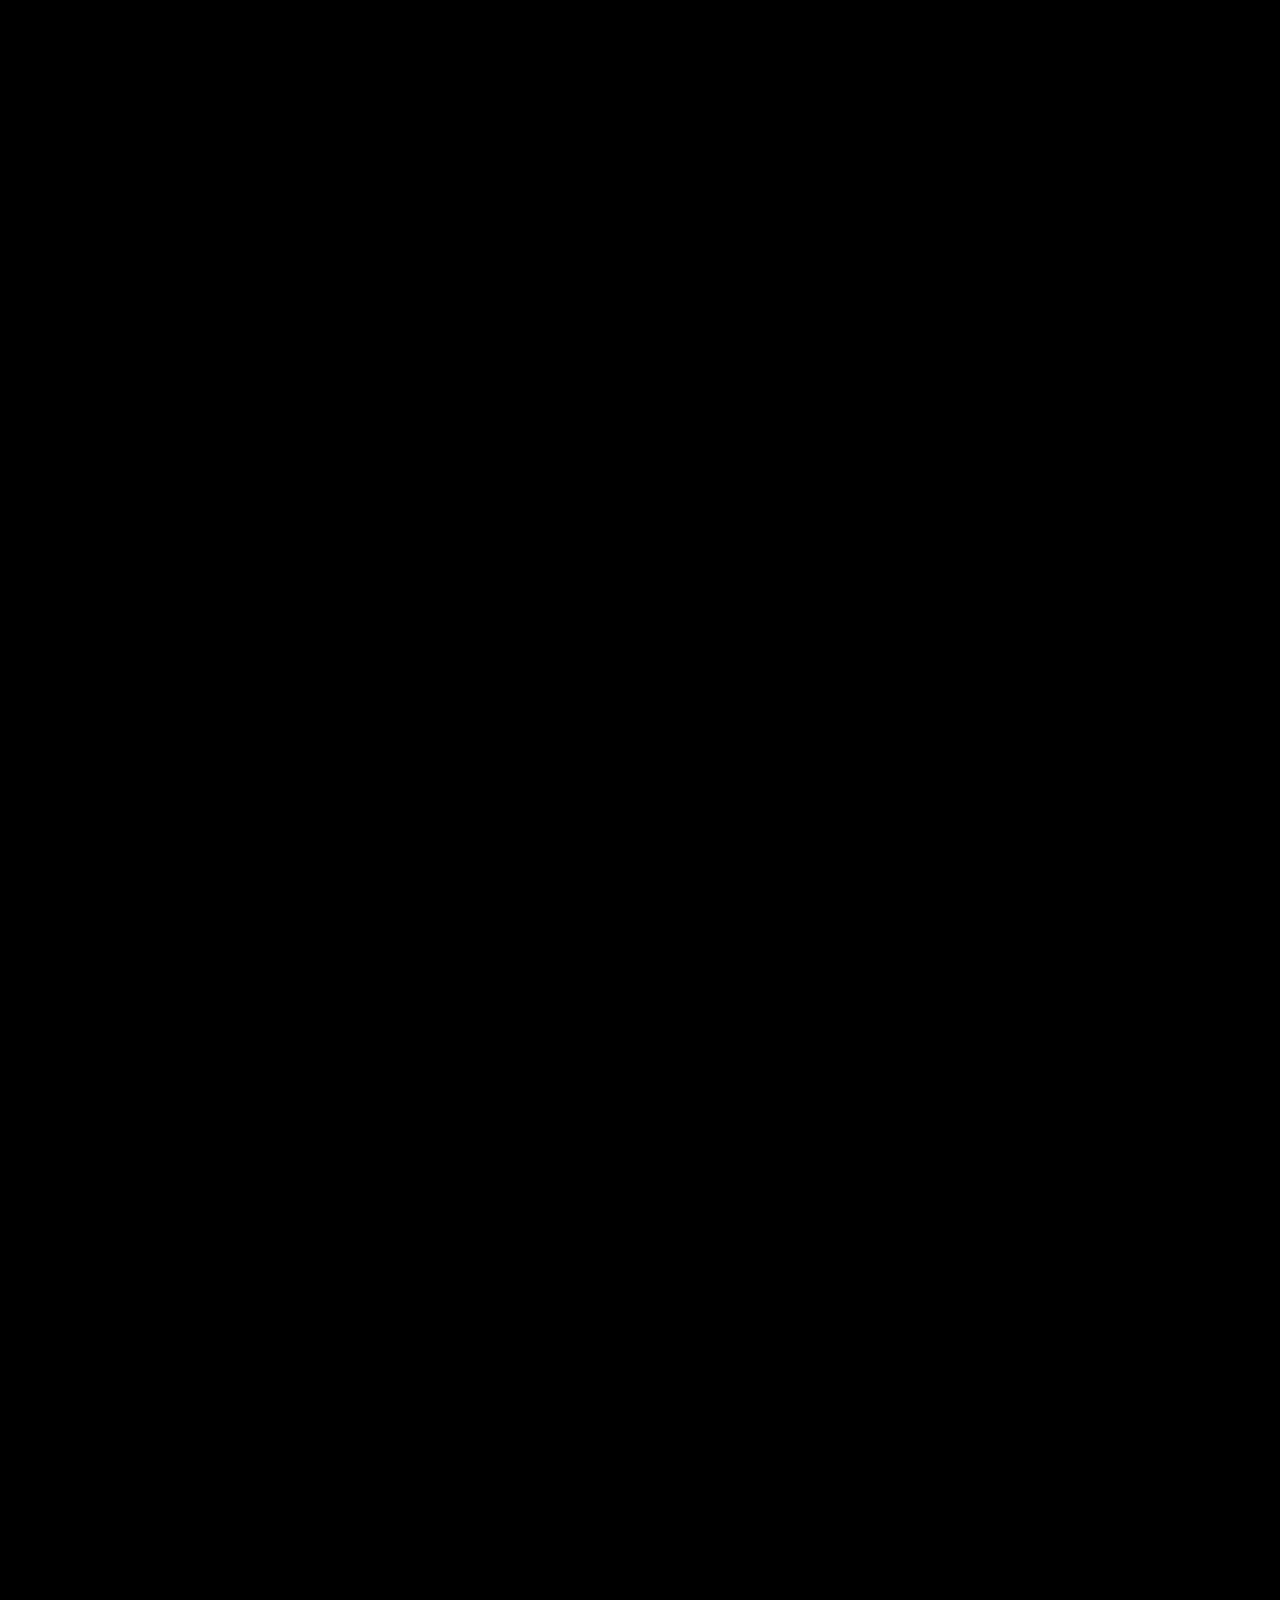
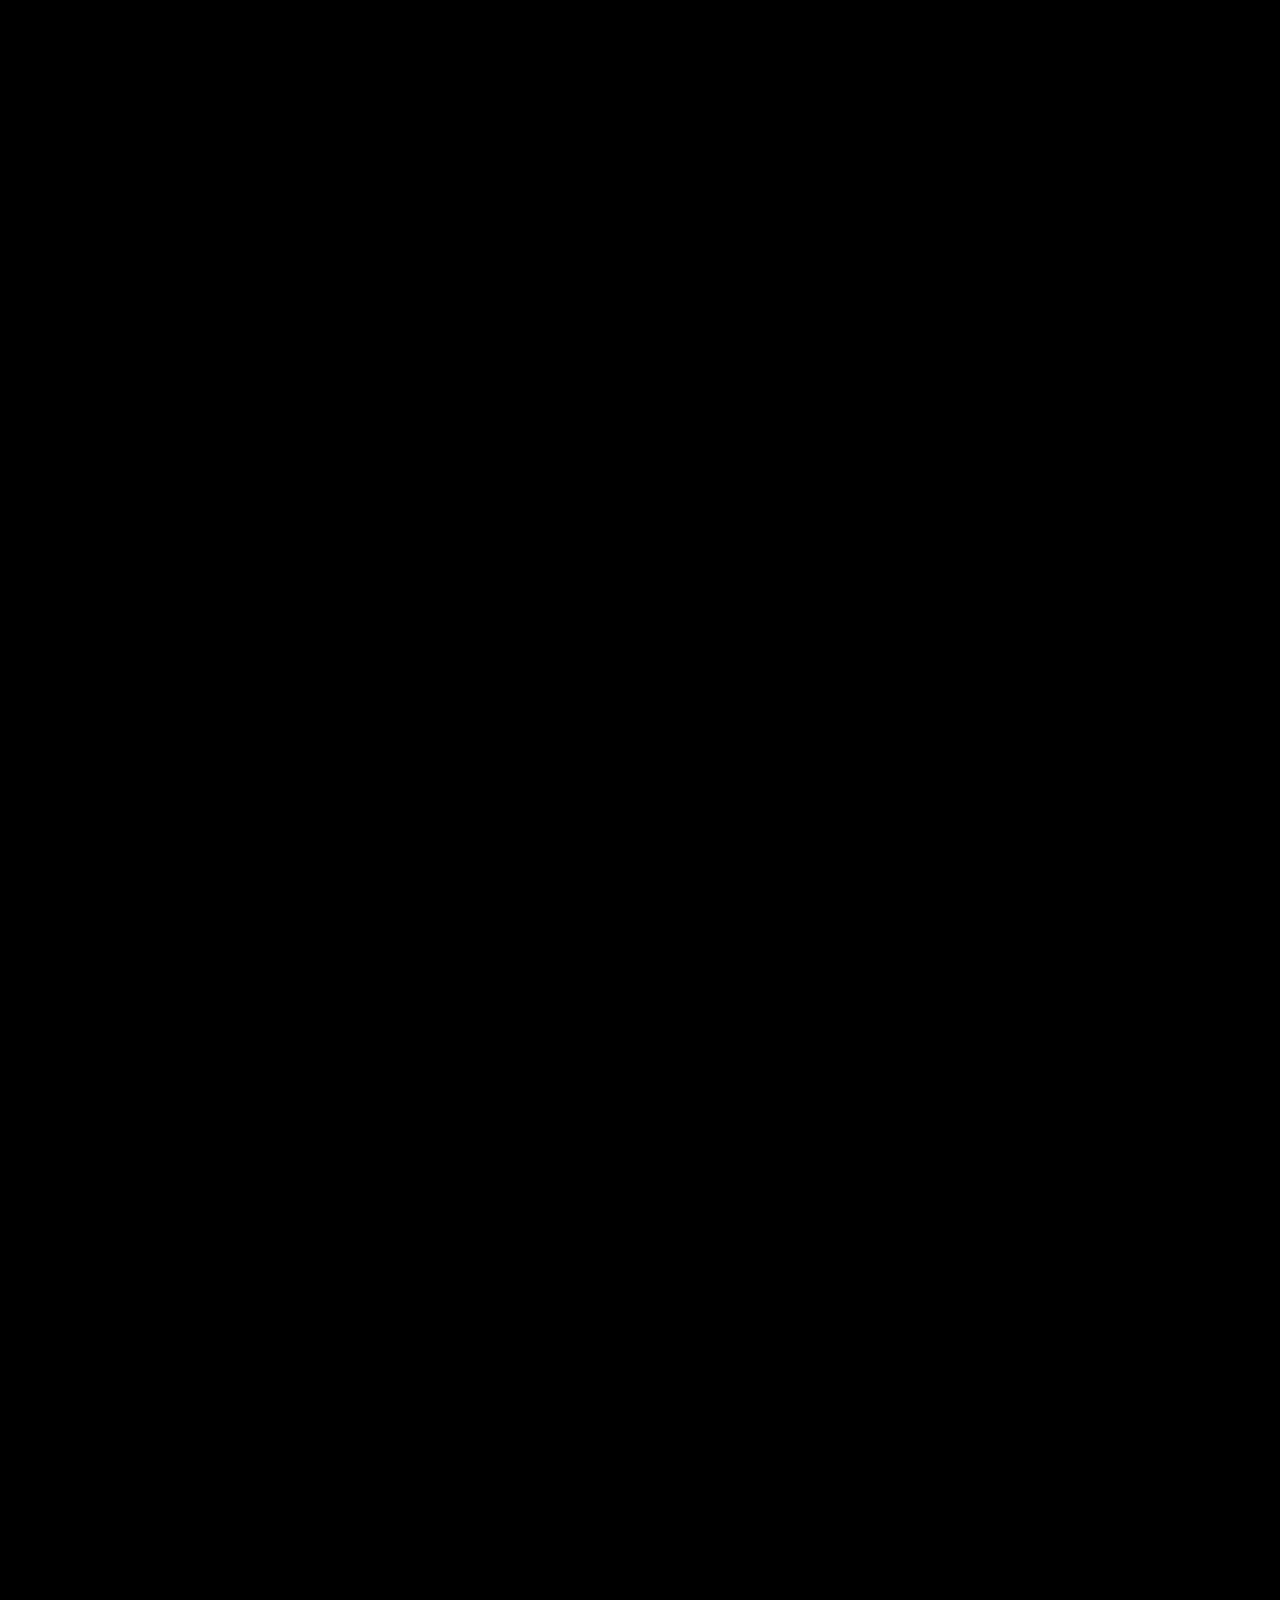
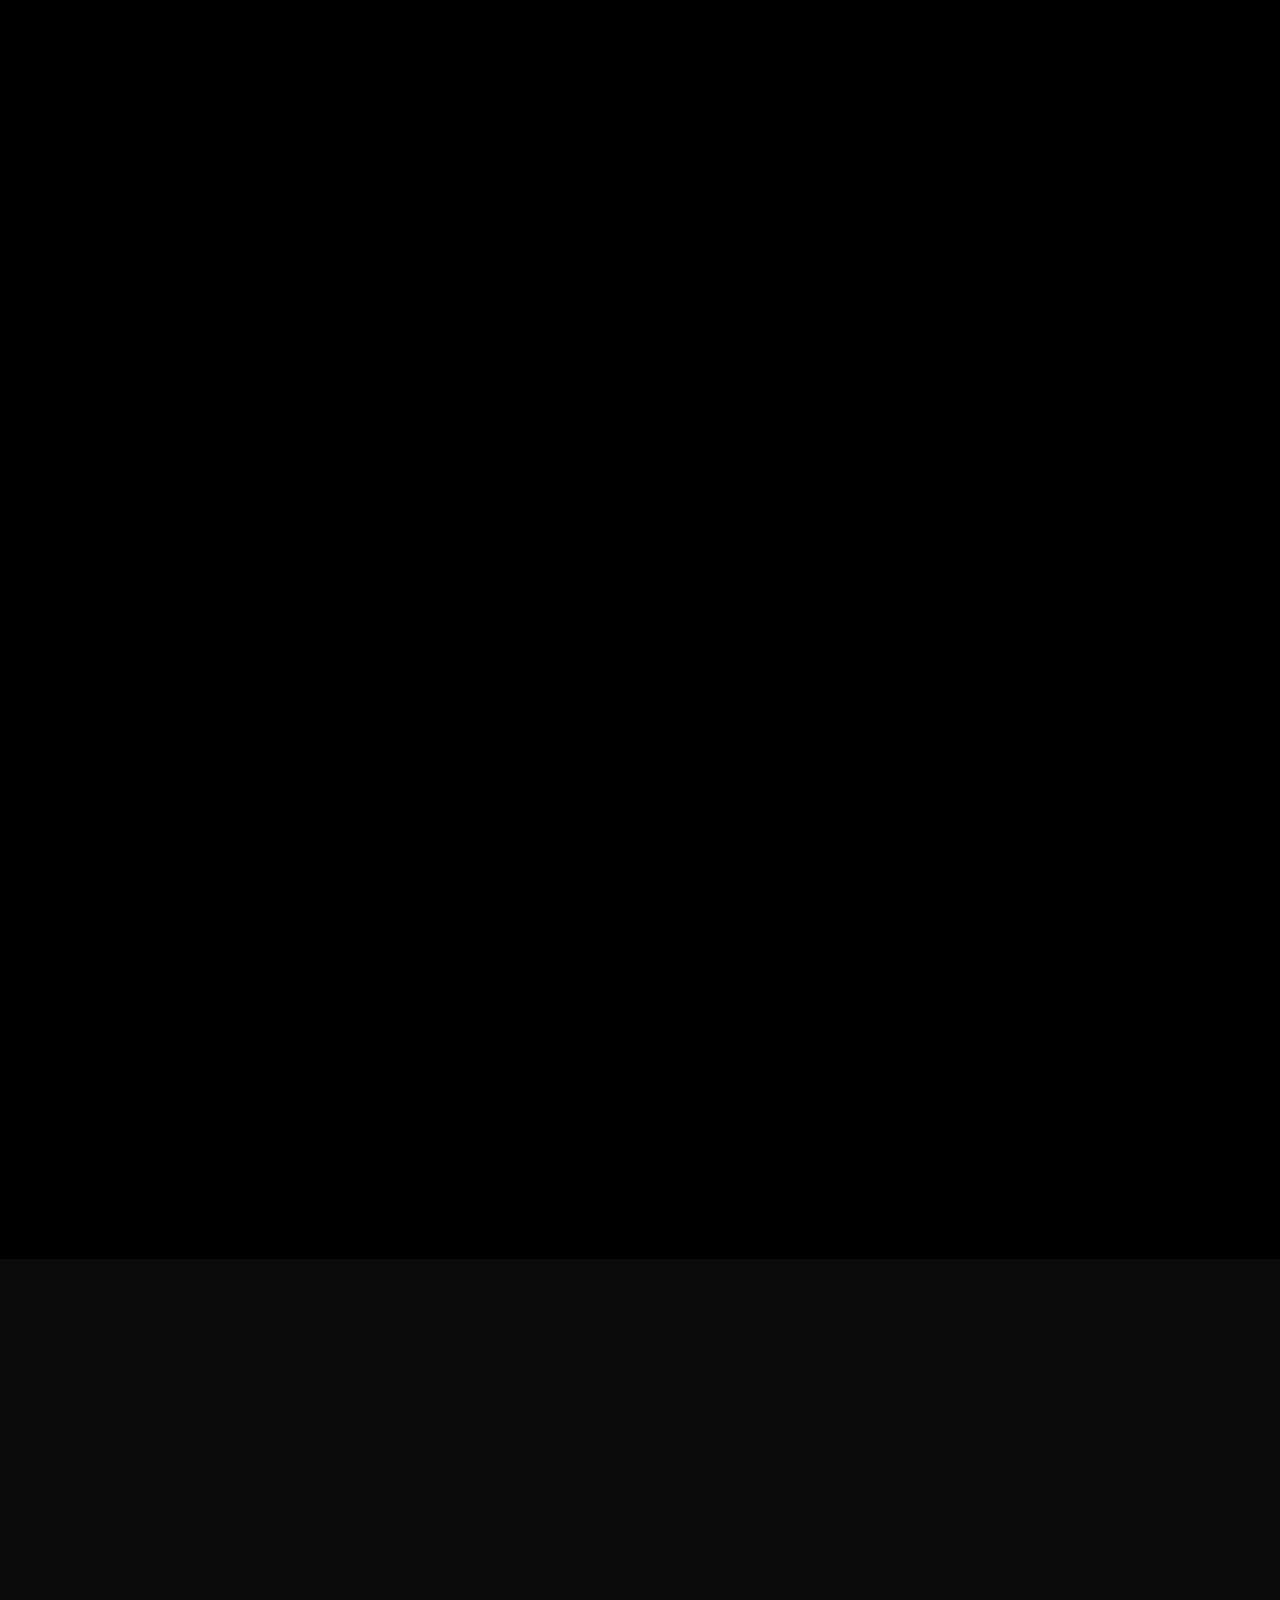
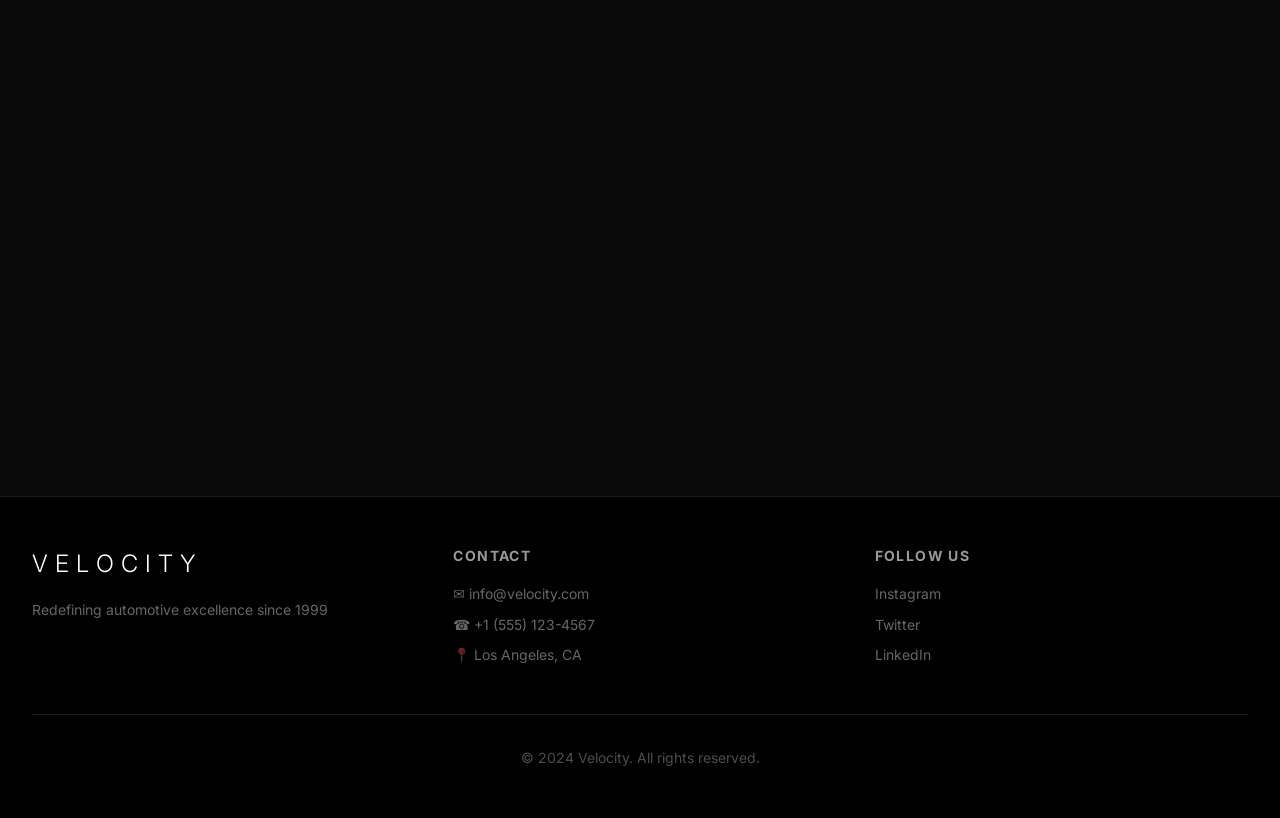
==== commit dc859780: "Update showcase.html" ====
--- a/showcase.html
+++ b/showcase.html
@@ -29,7 +29,7 @@
                     <li><a href="#showcase">SHOWCASE</a></li>
                     <li><a href="#about">ABOUT</a></li>
                     <li><a href="#contact">CONTACT</a></li>
-                    <li><a href="login.html" class="sign_up">Log Out</a></li>
+                    <li><a href="index.html" class="sign_up">Log Out</a></li>
                 </ul>
             </div>
         </div>
